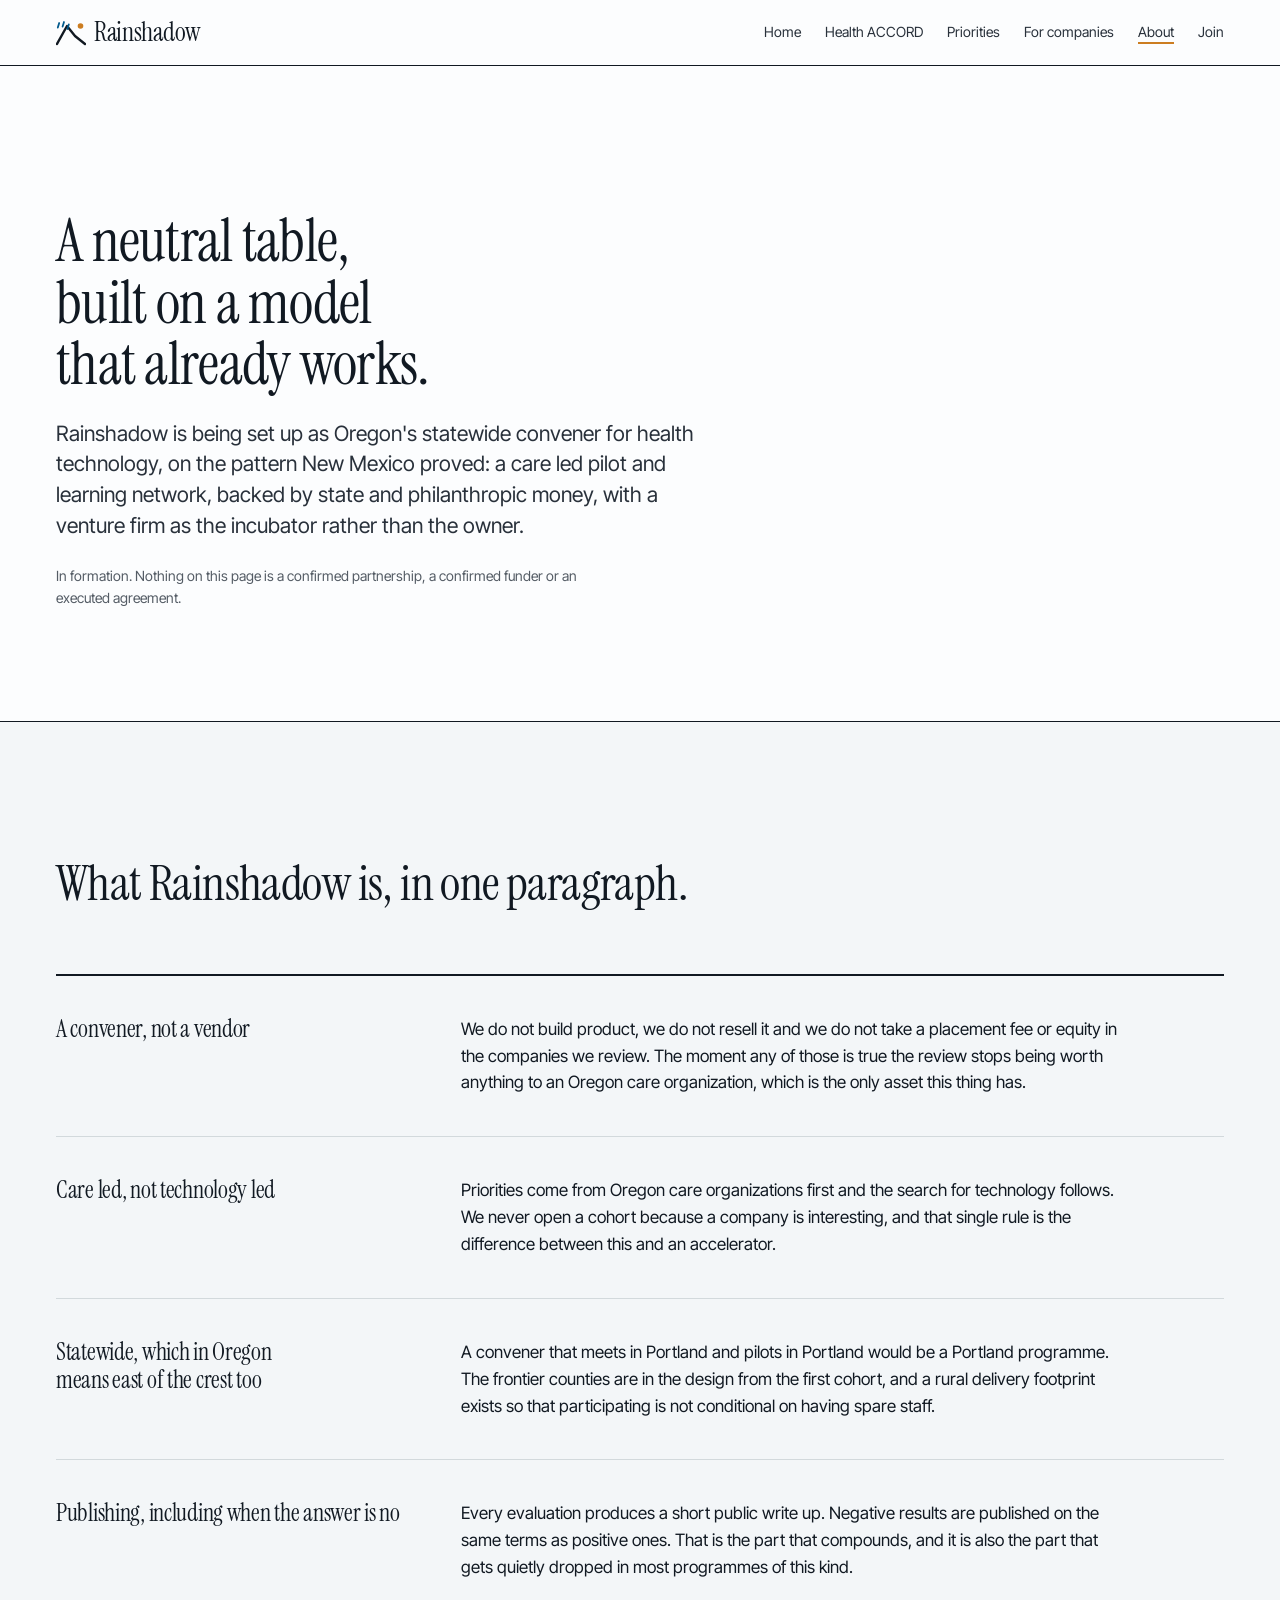
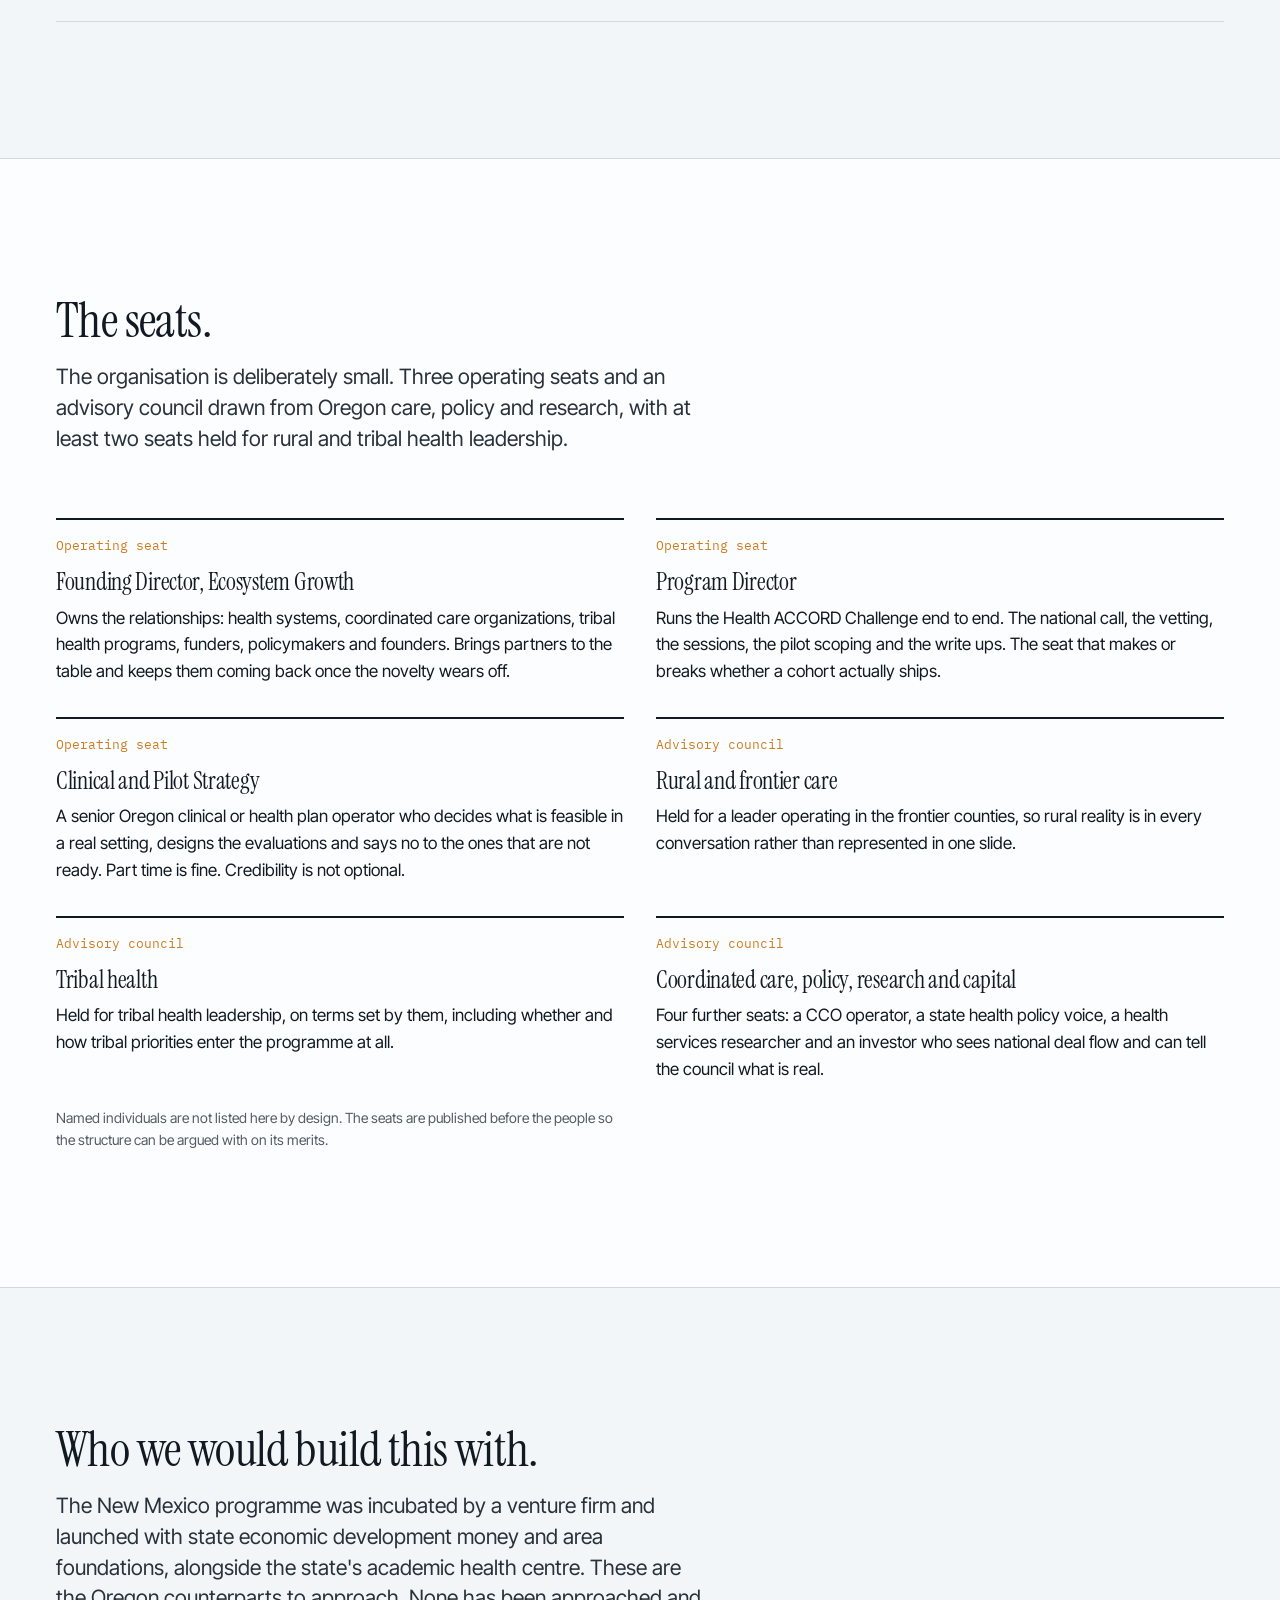
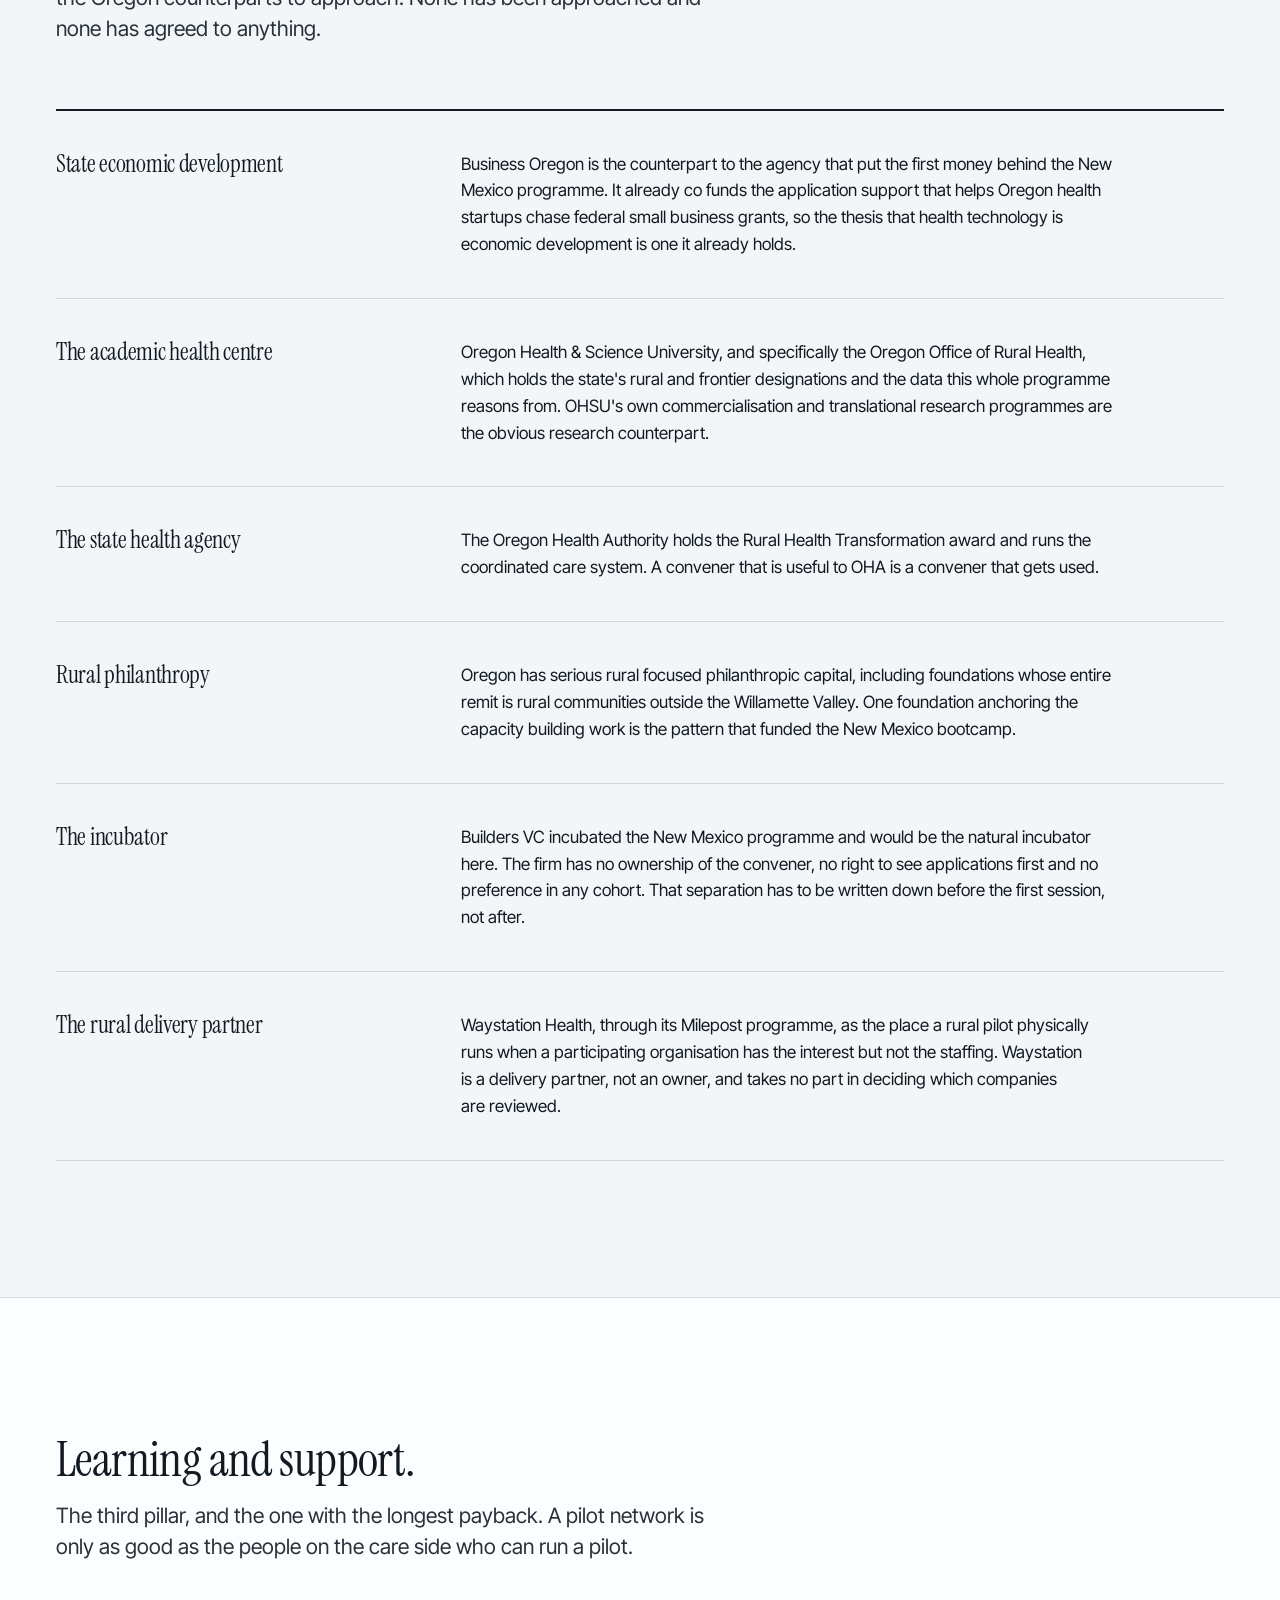
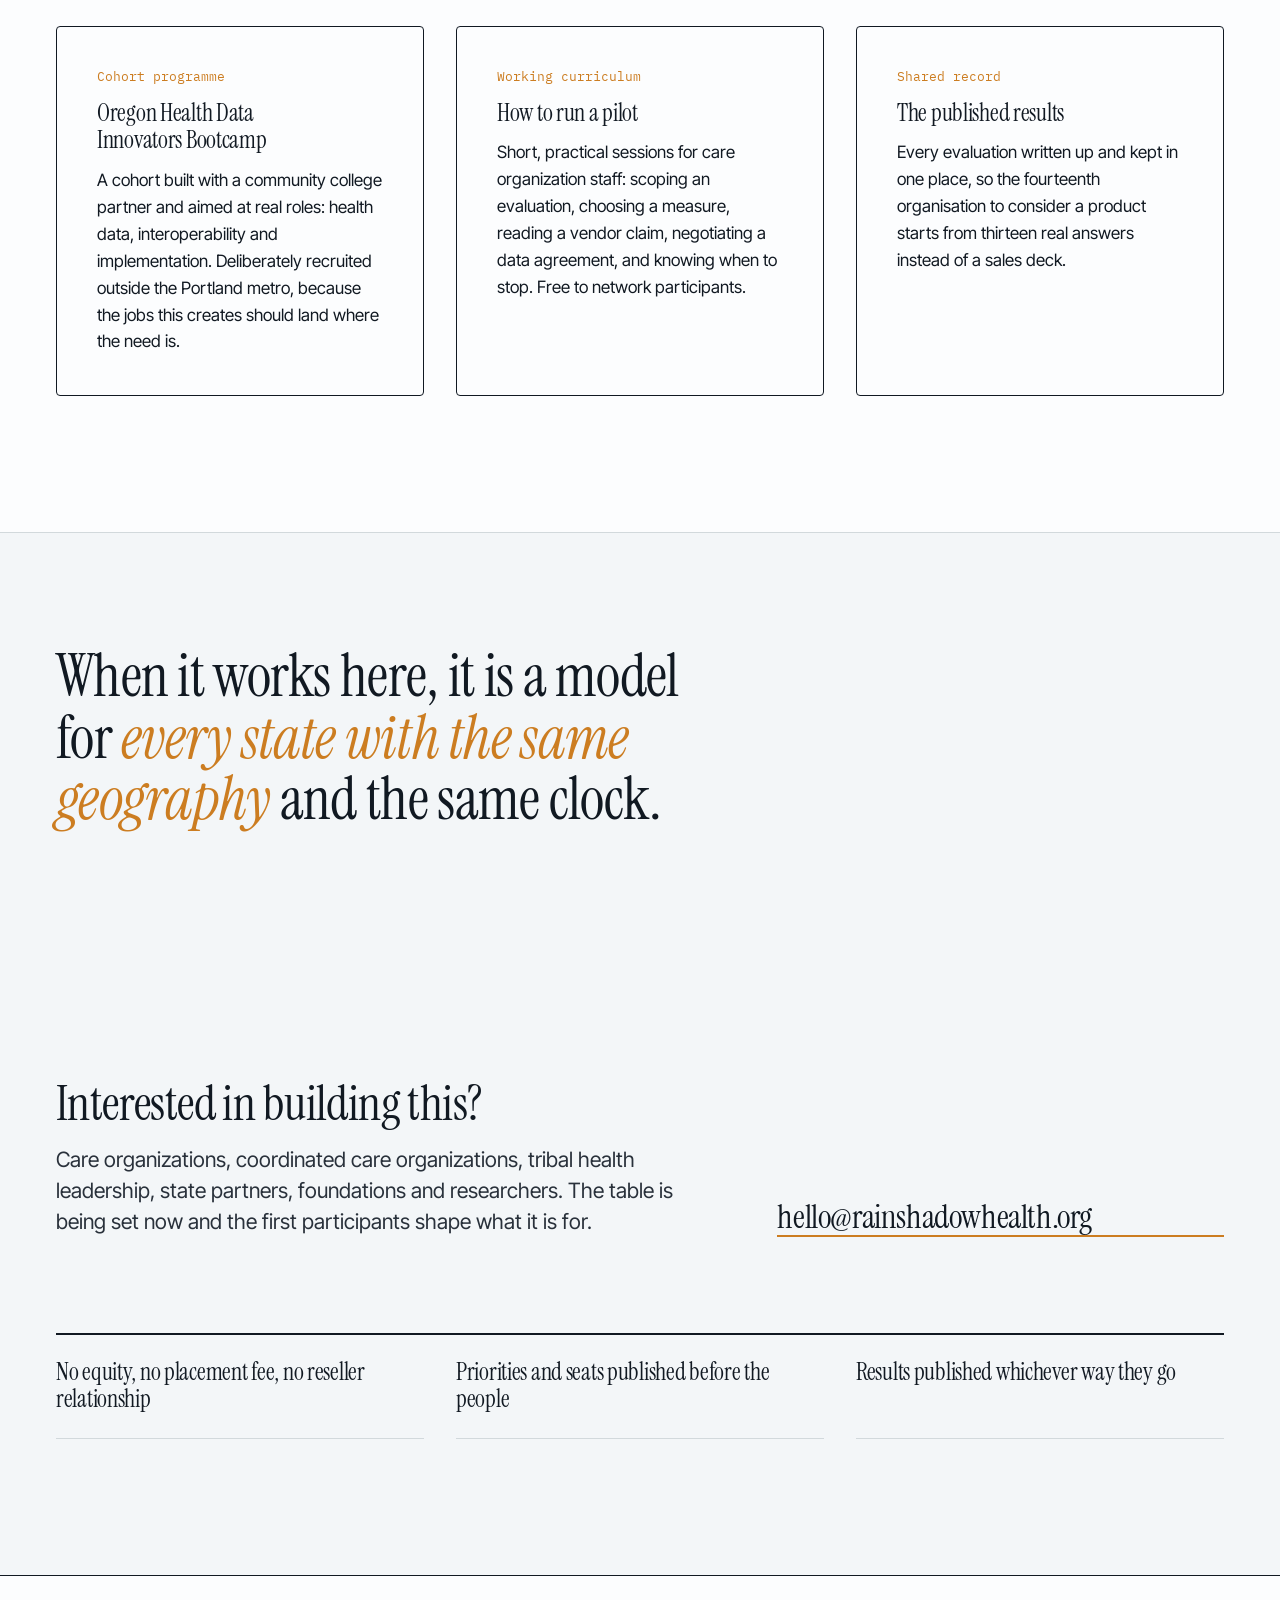
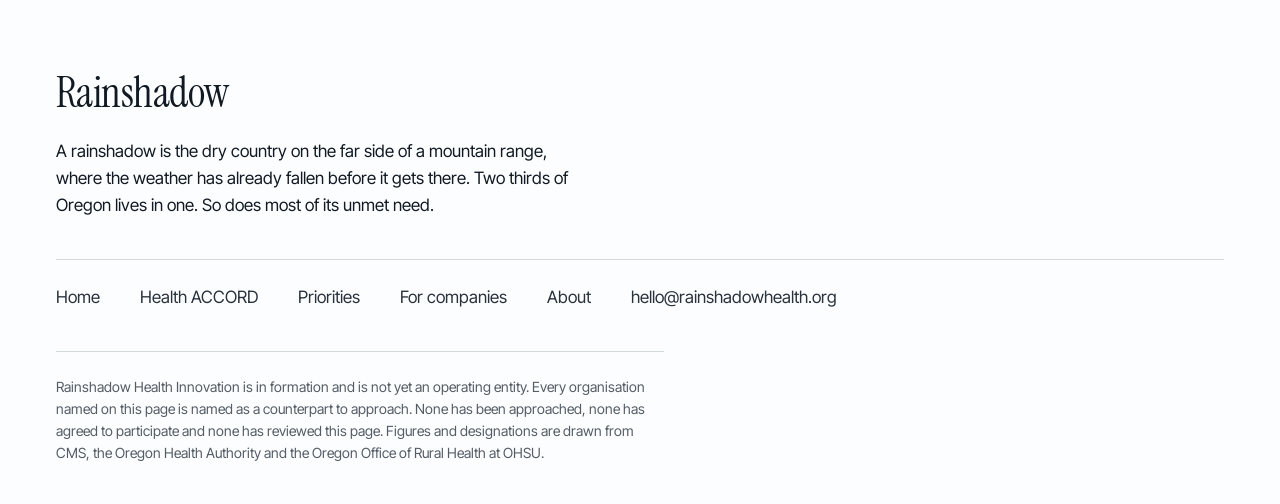
==== about.html @ a81e34a4 "Rainshadow Health Innovation site" ====
<!doctype html>
<html lang="en">
<head>
<meta charset="utf-8">
<meta name="viewport" content="width=device-width, initial-scale=1">
<meta name="robots" content="noindex, nofollow">
<title>About &middot; Rainshadow Health Innovation</title>
<meta name="description" content="How Rainshadow is built, who sits at the table, what it is funded by, and what it will not do. A neutral statewide convener for health technology in Oregon.">
<link rel="preconnect" href="https://fonts.googleapis.com">
<link rel="preconnect" href="https://fonts.gstatic.com" crossorigin>
<link href="https://fonts.googleapis.com/css2?family=IBM+Plex+Mono:wght@400;500&family=Instrument+Serif:ital@0;1&family=Inter+Tight:wght@400;500&display=swap" rel="stylesheet">
<link rel="stylesheet" href="./style.css?v=1">
<link rel="icon" href="data:image/svg+xml,<svg xmlns='http://www.w3.org/2000/svg' viewBox='0 0 30 26'><path d='M1 24 L11 6 L19 16 L29 24' fill='none' stroke='%23123047' stroke-width='2.6' stroke-linejoin='round' stroke-linecap='round'/><circle cx='24.5' cy='6' r='2.8' fill='%23C98236'/></svg>">
</head>
<body>

<header class="masthead">
  <div class="container masthead__inner">
    <a class="wordmark" href="index.html">
      <svg width="30" height="26" viewBox="0 0 30 26" aria-hidden="true">
        <path d="M1 24 L11 6 L19 16 L29 24" fill="none" stroke="var(--color-ink)" stroke-width="2.4" stroke-linejoin="round" stroke-linecap="round"/>
        <path d="M3.2 3 L1.8 7.6 M8 2 L6.6 6.6 M12.8 4.4 L11.4 9" stroke="var(--color-west)" stroke-width="1.8" stroke-linecap="round"/>
        <circle cx="24.5" cy="6" r="2.8" fill="var(--color-east)"/>
      </svg>
      Rainshadow
    </a>
    <nav aria-label="Primary">
      <a href="index.html">Home</a>
      <a href="accord.html">Health ACCORD</a>
      <a href="priorities.html">Priorities</a>
      <a href="apply.html">For companies</a>
      <a href="about.html" aria-current="page">About</a>
      <a href="mailto:hello@rainshadowhealth.org">Join</a>
    </nav>
  </div>
</header>

<main>

  <section class="phero">
    <div class="container">
      <h1>A neutral table, built on a model that already works.</h1>
      <p class="lead">Rainshadow is being set up as Oregon's statewide convener for health technology, on the pattern New Mexico proved: a care led pilot and learning network, backed by state and philanthropic money, with a venture firm as the incubator rather than the owner.</p>
      <p class="also">In formation. Nothing on this page is a confirmed partnership, a confirmed funder or an executed agreement.</p>
    </div>
  </section>

  <section class="section">
    <div class="container">
      <div class="head">
        <h2>What Rainshadow is, in one paragraph.</h2>
      </div>
      <div class="section__body">
        <div class="rows">
          <div class="rows__row">
            <h3>A convener, not a vendor</h3>
            <p>We do not build product, we do not resell it and we do not take a placement fee or equity in the companies we review. The moment any of those is true the review stops being worth anything to an Oregon care organization, which is the only asset this thing has.</p>
          </div>
          <div class="rows__row">
            <h3>Care led, not technology led</h3>
            <p>Priorities come from Oregon care organizations first and the search for technology follows. We never open a cohort because a company is interesting, and that single rule is the difference between this and an accelerator.</p>
          </div>
          <div class="rows__row">
            <h3>Statewide, which in Oregon means east of the crest too</h3>
            <p>A convener that meets in Portland and pilots in Portland would be a Portland programme. The frontier counties are in the design from the first cohort, and a rural delivery footprint exists so that participating is not conditional on having spare staff.</p>
          </div>
          <div class="rows__row">
            <h3>Publishing, including when the answer is no</h3>
            <p>Every evaluation produces a short public write up. Negative results are published on the same terms as positive ones. That is the part that compounds, and it is also the part that gets quietly dropped in most programmes of this kind.</p>
          </div>
        </div>
      </div>
    </div>
  </section>

  <section class="section section--paper2">
    <div class="container">
      <div class="head">
        <h2>The seats.</h2>
        <p class="lead">The organisation is deliberately small. Three operating seats and an advisory council drawn from Oregon care, policy and research, with at least two seats held for rural and tribal health leadership.</p>
      </div>
      <div class="section__body">
        <div class="roles">
          <div class="role">
            <p class="seat">Operating seat</p>
            <h3>Founding Director, Ecosystem Growth</h3>
            <p>Owns the relationships: health systems, coordinated care organizations, tribal health programs, funders, policymakers and founders. Brings partners to the table and keeps them coming back once the novelty wears off.</p>
          </div>
          <div class="role">
            <p class="seat">Operating seat</p>
            <h3>Program Director</h3>
            <p>Runs the Health ACCORD Challenge end to end. The national call, the vetting, the sessions, the pilot scoping and the write ups. The seat that makes or breaks whether a cohort actually ships.</p>
          </div>
          <div class="role">
            <p class="seat">Operating seat</p>
            <h3>Clinical and Pilot Strategy</h3>
            <p>A senior Oregon clinical or health plan operator who decides what is feasible in a real setting, designs the evaluations and says no to the ones that are not ready. Part time is fine. Credibility is not optional.</p>
          </div>
          <div class="role">
            <p class="seat">Advisory council</p>
            <h3>Rural and frontier care</h3>
            <p>Held for a leader operating in the frontier counties, so rural reality is in every conversation rather than represented in one slide.</p>
          </div>
          <div class="role">
            <p class="seat">Advisory council</p>
            <h3>Tribal health</h3>
            <p>Held for tribal health leadership, on terms set by them, including whether and how tribal priorities enter the programme at all.</p>
          </div>
          <div class="role">
            <p class="seat">Advisory council</p>
            <h3>Coordinated care, policy, research and capital</h3>
            <p>Four further seats: a CCO operator, a state health policy voice, a health services researcher and an investor who sees national deal flow and can tell the council what is real.</p>
          </div>
        </div>
        <p class="also">Named individuals are not listed here by design. The seats are published before the people so the structure can be argued with on its merits.</p>
      </div>
    </div>
  </section>

  <section class="section">
    <div class="container">
      <div class="head">
        <h2>Who we would build this with.</h2>
        <p class="lead">The New Mexico programme was incubated by a venture firm and launched with state economic development money and area foundations, alongside the state's academic health centre. These are the Oregon counterparts to approach. None has been approached and none has agreed to anything.</p>
      </div>
      <div class="section__body">
        <div class="rows">
          <div class="rows__row">
            <h3>State economic development</h3>
            <p>Business Oregon is the counterpart to the agency that put the first money behind the New Mexico programme. It already co funds the application support that helps Oregon health startups chase federal small business grants, so the thesis that health technology is economic development is one it already holds.</p>
          </div>
          <div class="rows__row">
            <h3>The academic health centre</h3>
            <p>Oregon Health &amp; Science University, and specifically the Oregon Office of Rural Health, which holds the state's rural and frontier designations and the data this whole programme reasons from. OHSU's own commercialisation and translational research programmes are the obvious research counterpart.</p>
          </div>
          <div class="rows__row">
            <h3>The state health agency</h3>
            <p>The Oregon Health Authority holds the Rural Health Transformation award and runs the coordinated care system. A convener that is useful to OHA is a convener that gets used.</p>
          </div>
          <div class="rows__row">
            <h3>Rural philanthropy</h3>
            <p>Oregon has serious rural focused philanthropic capital, including foundations whose entire remit is rural communities outside the Willamette Valley. One foundation anchoring the capacity building work is the pattern that funded the New Mexico bootcamp.</p>
          </div>
          <div class="rows__row">
            <h3>The incubator</h3>
            <p>Builders VC incubated the New Mexico programme and would be the natural incubator here. The firm has no ownership of the convener, no right to see applications first and no preference in any cohort. That separation has to be written down before the first session, not after.</p>
          </div>
          <div class="rows__row">
            <h3>The rural delivery partner</h3>
            <p>Waystation Health, through its Milepost programme, as the place a rural pilot physically runs when a participating organisation has the interest but not the staffing. Waystation is a delivery partner, not an owner, and takes no part in deciding which companies are reviewed.</p>
          </div>
        </div>
      </div>
    </div>
  </section>

  <section class="section section--paper2" id="capacity">
    <div class="container">
      <div class="head">
        <h2>Learning and support.</h2>
        <p class="lead">The third pillar, and the one with the longest payback. A pilot network is only as good as the people on the care side who can run a pilot.</p>
      </div>
      <div class="section__body">
        <div class="pillars">
          <article class="pillar">
            <p class="pillar__tag">Cohort programme</p>
            <h3>Oregon Health Data Innovators Bootcamp</h3>
            <p>A cohort built with a community college partner and aimed at real roles: health data, interoperability and implementation. Deliberately recruited outside the Portland metro, because the jobs this creates should land where the need is.</p>
          </article>
          <article class="pillar">
            <p class="pillar__tag">Working curriculum</p>
            <h3>How to run a pilot</h3>
            <p>Short, practical sessions for care organization staff: scoping an evaluation, choosing a measure, reading a vendor claim, negotiating a data agreement, and knowing when to stop. Free to network participants.</p>
          </article>
          <article class="pillar">
            <p class="pillar__tag">Shared record</p>
            <h3>The published results</h3>
            <p>Every evaluation written up and kept in one place, so the fourteenth organisation to consider a product starts from thirteen real answers instead of a sales deck.</p>
          </article>
        </div>
      </div>
    </div>
  </section>

  <section class="section section--tight">
    <div class="container">
      <p class="statement">When it works here, it is a model for <em>every state with the same geography</em> and the same clock.</p>
    </div>
  </section>

  <section class="section close">
    <div class="container">
      <div class="close__top">
        <div class="head">
          <h2>Interested in building this?</h2>
          <p class="lead">Care organizations, coordinated care organizations, tribal health leadership, state partners, foundations and researchers. The table is being set now and the first participants shape what it is for.</p>
        </div>
        <a class="mailto" href="mailto:hello@rainshadowhealth.org?subject=Building%20Rainshadow">hello@rainshadowhealth.org</a>
      </div>
      <div class="creds">
        <div>No equity, no placement fee, no reseller relationship</div>
        <div>Priorities and seats published before the people</div>
        <div>Results published whichever way they go</div>
      </div>
    </div>
  </section>

</main>

<footer class="mast">
  <div class="container">
    <p class="mast__name">Rainshadow</p>
    <p class="mast__meaning">A rainshadow is the dry country on the far side of a mountain range, where the weather has already fallen before it gets there. Two thirds of Oregon lives in one. So does most of its unmet need.</p>
    <div class="mast__links">
      <a href="index.html">Home</a>
      <a href="accord.html">Health ACCORD</a>
      <a href="priorities.html">Priorities</a>
      <a href="apply.html">For companies</a>
      <a href="about.html">About</a>
      <a href="mailto:hello@rainshadowhealth.org">hello@rainshadowhealth.org</a>
    </div>
    <p class="mast__legal">Rainshadow Health Innovation is in formation and is not yet an operating entity. Every organisation named on this page is named as a counterpart to approach. None has been approached, none has agreed to participate and none has reviewed this page. Figures and designations are drawn from CMS, the Oregon Health Authority and the Oregon Office of Rural Health at OHSU.</p>
  </div>
</footer>

</body>
</html>
---- style.css ----
/* Rainshadow Health Innovation · components
 * Sibling of the Waystation system in architecture, its own brand in every visible value.
 * No eyebrow above a heading. No tracked mono capitals as a label. Both read as generated.
 */
@import url("./tokens.css");
@import url("./base.css");

/* ---------- masthead ---------- */
.masthead { border-bottom: var(--rule-hair) solid var(--color-ink); background: var(--color-paper-2);
  position: sticky; top: 0; z-index: 300; }
.masthead__inner { display: flex; align-items: center; justify-content: space-between;
  gap: var(--space-lg); padding-block: var(--space-sm); flex-wrap: wrap; }
.wordmark { display: inline-flex; align-items: center; gap: var(--space-xs);
  font-family: var(--font-display); font-weight: var(--display-weight); font-size: var(--text-xl);
  letter-spacing: var(--tracking-display); color: var(--color-ink); text-decoration: none; }
.masthead nav { display: flex; align-items: center; gap: var(--space-lg); flex-wrap: wrap; }
.masthead nav a { font-size: var(--text-sm); color: var(--color-ink-2); text-decoration: none; }
.masthead nav a:hover, .masthead nav a[aria-current="page"] { text-decoration: underline;
  text-decoration-color: var(--color-east); text-decoration-thickness: 2px; text-underline-offset: 5px; }

/* ---------- controls ---------- */
.btn { display: inline-flex; align-items: center; justify-content: center; min-height: 48px;
  padding-inline: var(--space-lg); border: var(--rule-hair) solid var(--color-ink);
  border-radius: var(--radius-pill); font-family: var(--font-body); font-size: var(--text-md);
  font-weight: 500; text-decoration: none; white-space: nowrap;
  background: var(--color-paper-2); color: var(--color-ink);
  transition: background-color var(--dur-short) var(--ease-out), color var(--dur-short) var(--ease-out); }
.btn:hover { background: var(--color-paper-3); }
.btn--primary { background: var(--color-west); color: var(--color-accent-ink); border-color: var(--color-west); }
.btn--primary:hover { background: var(--color-ink); border-color: var(--color-ink); }

/* ---------- hero over the cross section ---------- */
.hero { position: relative; min-height: 88dvh; display: flex; align-items: flex-start;
  overflow: hidden; border-bottom: var(--rule-hair) solid var(--color-ink); }
.hero__section { position: absolute; inset: 0; width: 100%; height: 100%; display: block; z-index: 1; }
.hero__scrim { position: absolute; inset: 0; z-index: 2; pointer-events: none;
  background: linear-gradient(108deg,
    color-mix(in oklab, var(--color-paper) 72%, transparent) 0%,
    color-mix(in oklab, var(--color-paper) 46%, transparent) 42%,
    transparent 70%); }
.hero__body { position: relative; z-index: 3; width: 100%;
  padding-block: var(--space-3xl) var(--space-4xl); }
.hero h1 { max-width: 15ch; margin: 0; }
.hero .lead { max-width: 44ch; margin-top: var(--space-lg); }
.hero__actions { display: flex; gap: var(--space-sm); margin-top: var(--space-xl); flex-wrap: wrap; }

/* ---------- plain page hero ---------- */
.phero { padding-block: var(--space-4xl) var(--section-gap-s);
  border-bottom: var(--rule-hair) solid var(--color-ink); background: var(--color-paper-2); }
.phero h1 { font-size: var(--text-display-s); max-width: 18ch; }
.phero .lead { margin-top: var(--space-lg); }
.phero .hero__actions { margin-top: var(--space-xl); }

/* ---------- sections ---------- */
.section { padding-block: var(--section-gap); }
.section--tight { padding-block: var(--section-gap-s); }
.section--paper2 { background: var(--color-paper-2);
  border-block: var(--rule-hair) solid var(--color-rule); }
.section--ink { background: var(--color-ink); color: var(--color-paper-2); }
.section--ink h2, .section--ink h3 { color: var(--color-paper-2); }
.section--ink .lead, .section--ink p { color: color-mix(in oklab, var(--color-paper-2) 82%, var(--color-ink)); }
.head { max-width: 48rem; }
.head h2 { margin: 0; }
.head .lead { margin-top: var(--space-md); }
.section__body { margin-top: var(--space-2xl); }
.also { margin-top: var(--space-lg); font-size: var(--text-sm); color: var(--color-muted); max-width: 70ch; }
.also a { color: var(--color-ink-2); overflow-wrap: anywhere; }

/* ---------- audience columns ---------- */
.aud { display: grid; grid-template-columns: repeat(3, minmax(0, 1fr)); gap: var(--gap-columns);
  border-top: 2px solid var(--color-ink); }
.aud__col { padding-top: var(--space-lg); border-right: var(--rule-hair) solid var(--color-rule);
  padding-right: var(--space-lg); }
.aud__col:last-child { border-right: 0; padding-right: 0; }
.aud__col h3 { margin: 0 0 var(--space-sm); }
.aud__col p { margin: 0 0 var(--space-sm); max-width: none; }
.aud__col .sell { font-weight: 500; color: var(--color-ink); }

/* ---------- pillars ---------- */
.pillars { display: grid; grid-template-columns: repeat(3, minmax(0, 1fr)); gap: var(--gap-columns); }
.pillar { border: var(--rule-hair) solid var(--color-ink); border-radius: var(--radius-card);
  background: var(--color-paper-2); padding: var(--space-xl); display: grid;
  gap: var(--space-sm); align-content: start; }
.pillar h3 { margin: 0; }
.pillar p { margin: 0; max-width: none; }
.pillar__tag { font-family: var(--font-outlier); font-size: var(--text-xs);
  color: var(--color-east); margin: 0; }
.pillar a { color: var(--color-west); text-decoration-color: var(--color-east);
  text-decoration-thickness: 2px; }

/* ---------- statement ---------- */
.statement { font-family: var(--font-display); font-weight: var(--display-weight);
  font-size: var(--text-display-s); line-height: 1.04; letter-spacing: var(--tracking-display);
  max-width: 30ch; margin: 0; text-wrap: balance; }
.statement em { font-style: italic; color: var(--color-east); }

/* ---------- index ---------- */
.index { border-top: 2px solid currentColor; }
.index__row { display: grid; grid-template-columns: minmax(0, 7fr) minmax(0, 3fr) minmax(0, 4fr);
  gap: var(--space-lg); align-items: baseline; padding-block: var(--space-lg);
  border-bottom: var(--rule-hair) solid var(--color-rule); }
.section--ink .index__row { border-bottom-color: color-mix(in oklab, var(--color-paper-2) 24%, transparent); }
.index__row h3 { font-size: var(--text-title); margin: 0; }
.index__row .amount { font-family: var(--font-outlier); font-variant-numeric: tabular-nums;
  font-size: var(--text-lg); font-weight: 500; }
.index__row .state { font-size: var(--text-sm); color: var(--color-muted); }
.section--ink .index__row .state { color: color-mix(in oklab, var(--color-paper-2) 70%, var(--color-ink)); }
.index__total { display: grid; grid-template-columns: minmax(0, 7fr) minmax(0, 7fr);
  gap: var(--space-lg); align-items: baseline; padding-top: var(--space-lg);
  border-top: 2px solid currentColor; }
.index__total p { margin: 0; }
.index__total .amount { font-family: var(--font-outlier); font-variant-numeric: tabular-nums;
  font-size: var(--text-2xl); font-weight: 500; color: var(--color-east); }

/* ---------- the figures card ---------- */
.case { display: grid; grid-template-columns: minmax(0, 5fr) minmax(0, 7fr);
  gap: var(--space-3xl); align-items: center; }
.entry { border-radius: var(--radius-entry); background: var(--color-paper-2);
  box-shadow: 0 0 0 1px var(--color-ink), var(--shadow-lift); overflow: hidden; }
.entry__head { display: flex; align-items: baseline; justify-content: space-between;
  gap: var(--space-md); padding: var(--space-lg); background: var(--color-ink); color: var(--color-paper-2); }
.entry__head h3 { margin: 0; font-size: var(--text-title); color: var(--color-paper-2); }
.entry__head .when { font-family: var(--font-outlier); font-size: var(--text-sm);
  color: var(--color-east); margin: 0; }
.entry__grid { display: grid; grid-template-columns: repeat(2, minmax(0, 1fr));
  background:
    linear-gradient(var(--color-grid) 1px, transparent 1px) 0 0 / 8px 8px,
    linear-gradient(90deg, var(--color-grid) 1px, transparent 1px) 0 0 / 8px 8px,
    var(--color-paper-2); }
.entry__cell { padding: var(--space-lg); border-right: 1px solid var(--color-ink);
  border-bottom: 1px solid var(--color-ink); }
.entry__cell:nth-child(2n) { border-right: 0; }
.entry__cell:nth-last-child(-n+2) { border-bottom: 0; }
.entry__cell dt { font-size: var(--text-sm); color: var(--color-muted); margin: 0 0 var(--space-2xs); }
.entry__cell dd { margin: 0; font-family: var(--font-outlier); font-variant-numeric: tabular-nums;
  font-size: var(--text-2xl); font-weight: 500; line-height: 1.1; }
.entry__cell dd .unit { font-family: var(--font-body); font-size: var(--text-sm);
  font-weight: 400; color: var(--color-muted); }
.entry__note { padding: var(--space-xl); display: grid; gap: var(--space-md); }
.entry__note p { margin: 0; max-width: none; }

/* ---------- ruled rows ---------- */
.rows { border-top: 2px solid var(--color-ink); }
.rows__row { display: grid; grid-template-columns: minmax(0, 4fr) minmax(0, 8fr);
  gap: var(--space-lg); padding-block: var(--space-xl);
  border-bottom: var(--rule-hair) solid var(--color-rule); }
.rows__row h3 { margin: 0; }
.rows__row p { margin: 0 0 var(--space-sm); }
.rows__row p:last-child { margin-bottom: 0; }
.rows__row ul { margin: var(--space-sm) 0 0; padding: 0; list-style: none;
  display: flex; flex-wrap: wrap; gap: var(--space-2xs) var(--space-xs); }
.rows__row li { font-family: var(--font-outlier); font-size: var(--text-xs);
  padding: 3px var(--space-sm); border-radius: var(--radius-pill);
  background: var(--color-west-soft); color: var(--color-ink); }

/* ---------- numbered steps ---------- */
.steps { list-style: none; margin: 0; padding: 0; border-top: 2px solid var(--color-ink); }
.steps__row { display: grid; grid-template-columns: minmax(0, 2fr) minmax(0, 10fr);
  gap: var(--space-lg); padding-block: var(--space-xl);
  border-bottom: var(--rule-hair) solid var(--color-rule); }
.steps__n { font-family: var(--font-outlier); font-variant-numeric: tabular-nums;
  font-size: var(--text-lg); font-weight: 500; color: var(--color-east); margin: 0; }
.steps__row h3 { margin: 0 0 var(--space-xs); }
.steps__row p { margin: 0; }

/* ---------- fit lists ---------- */
.fit { display: grid; grid-template-columns: repeat(2, minmax(0, 1fr)); gap: var(--gap-columns);
  border-top: 2px solid var(--color-ink); }
.fit__col { padding-top: var(--space-lg); }
.fit__col h3 { margin: 0 0 var(--space-md); }
.fit__col ul { margin: 0; padding: 0; list-style: none; }
.fit__col li { padding-block: var(--space-sm); border-bottom: var(--rule-hair) solid var(--color-rule);
  max-width: 48ch; }
.fit__col li:last-child { border-bottom: 0; }

/* ---------- roles, no names ---------- */
.roles { display: grid; grid-template-columns: repeat(2, minmax(0, 1fr)); gap: var(--gap-columns); }
.role { border-top: 2px solid var(--color-ink); padding-top: var(--space-md); }
.role h3 { margin: 0 0 var(--space-xs); font-size: var(--text-title); }
.role .seat { font-family: var(--font-outlier); font-size: var(--text-xs);
  color: var(--color-east); margin: 0 0 var(--space-sm); }
.role p { margin: 0; max-width: none; }

/* ---------- close ---------- */
.close__top { display: grid; grid-template-columns: minmax(0, 7fr) minmax(0, 5fr);
  gap: var(--space-3xl); align-items: end; }
.close .mailto { display: inline-block; margin-top: var(--space-xl);
  font-family: var(--font-display); font-weight: var(--display-weight);
  font-size: var(--text-2xl); letter-spacing: var(--tracking-display); line-height: 1.1;
  text-decoration: none; border-bottom: 2px solid var(--color-east);
  overflow-wrap: anywhere; word-break: break-word; min-width: 0; max-width: 100%; }
.close .mailto:hover { border-bottom-color: currentColor; }
.creds { display: grid; grid-template-columns: repeat(3, minmax(0, 1fr));
  gap: 0 var(--gap-columns); margin-top: var(--space-3xl); border-top: 2px solid var(--color-ink); }
.creds div { padding-block: var(--space-lg); min-height: 104px;
  border-bottom: var(--rule-hair) solid var(--color-rule);
  font-family: var(--font-display); font-weight: var(--display-weight);
  font-size: var(--text-title); line-height: 1.15; letter-spacing: var(--tracking-display);
  overflow-wrap: break-word; min-width: 0; }

/* ---------- footer ---------- */
.mast { border-top: var(--rule-hair) solid var(--color-ink);
  padding-block: var(--space-3xl) var(--space-xl); background: var(--color-paper-2); }
.mast__name { font-family: var(--font-display); font-weight: var(--display-weight);
  font-size: var(--text-3xl); letter-spacing: var(--tracking-display); line-height: 1;
  margin: 0 0 var(--space-lg); }
.mast__meaning { max-width: 52ch; margin: 0 0 var(--space-xl); }
.mast__links { display: flex; flex-wrap: wrap; gap: var(--space-lg) var(--space-xl);
  padding-top: var(--space-lg); border-top: var(--rule-hair) solid var(--color-rule); }
.mast__links a { font-size: var(--text-md); color: var(--color-ink-2); text-decoration: none; }
.mast__links a:hover { text-decoration: underline; }
.mast__legal { margin-top: var(--space-xl); padding-top: var(--space-lg);
  border-top: var(--rule-hair) solid var(--color-rule);
  font-size: var(--text-sm); color: var(--color-muted); max-width: 76ch; }

/* ---------- responsive ---------- */
@media (max-width: 68rem) { .close .mailto { font-size: var(--text-xl); } }
@media (max-width: 60rem) {
  .aud, .pillars, .fit, .roles { grid-template-columns: minmax(0, 1fr); gap: var(--space-xl); }
  .aud__col { border-right: 0; padding-right: 0;
    border-bottom: var(--rule-hair) solid var(--color-rule); padding-bottom: var(--space-lg); }
  .aud__col:last-child { border-bottom: 0; }
  .case { grid-template-columns: minmax(0, 1fr); gap: var(--space-2xl); }
  .close__top { grid-template-columns: minmax(0, 1fr); gap: var(--space-xl); align-items: start; }
  .creds { grid-template-columns: minmax(0, 1fr); margin-top: var(--space-2xl); }
  .creds div { min-height: 0; font-size: var(--text-lg); }
  .index__row, .index__total { grid-template-columns: minmax(0, 1fr); gap: var(--space-2xs); }
  .rows__row, .steps__row { grid-template-columns: minmax(0, 1fr); gap: var(--space-xs); }
  .hero { min-height: auto; }
  .hero__body { padding-block: var(--space-4xl) var(--space-3xl); }
  .phero { padding-block: var(--space-3xl) var(--section-gap-s); }
}
@media (max-width: 40rem) {
  .close .mailto { font-size: var(--text-lg); }
  .statement { font-size: var(--text-section); }
  .entry__grid { grid-template-columns: minmax(0, 1fr); }
  .entry__cell { border-right: 0; }
  .entry__cell:nth-last-child(-n+2) { border-bottom: 1px solid var(--color-ink); }
  .entry__cell:last-child { border-bottom: 0; }
  .masthead__inner { justify-content: flex-start; }
  .masthead { position: static; }
}
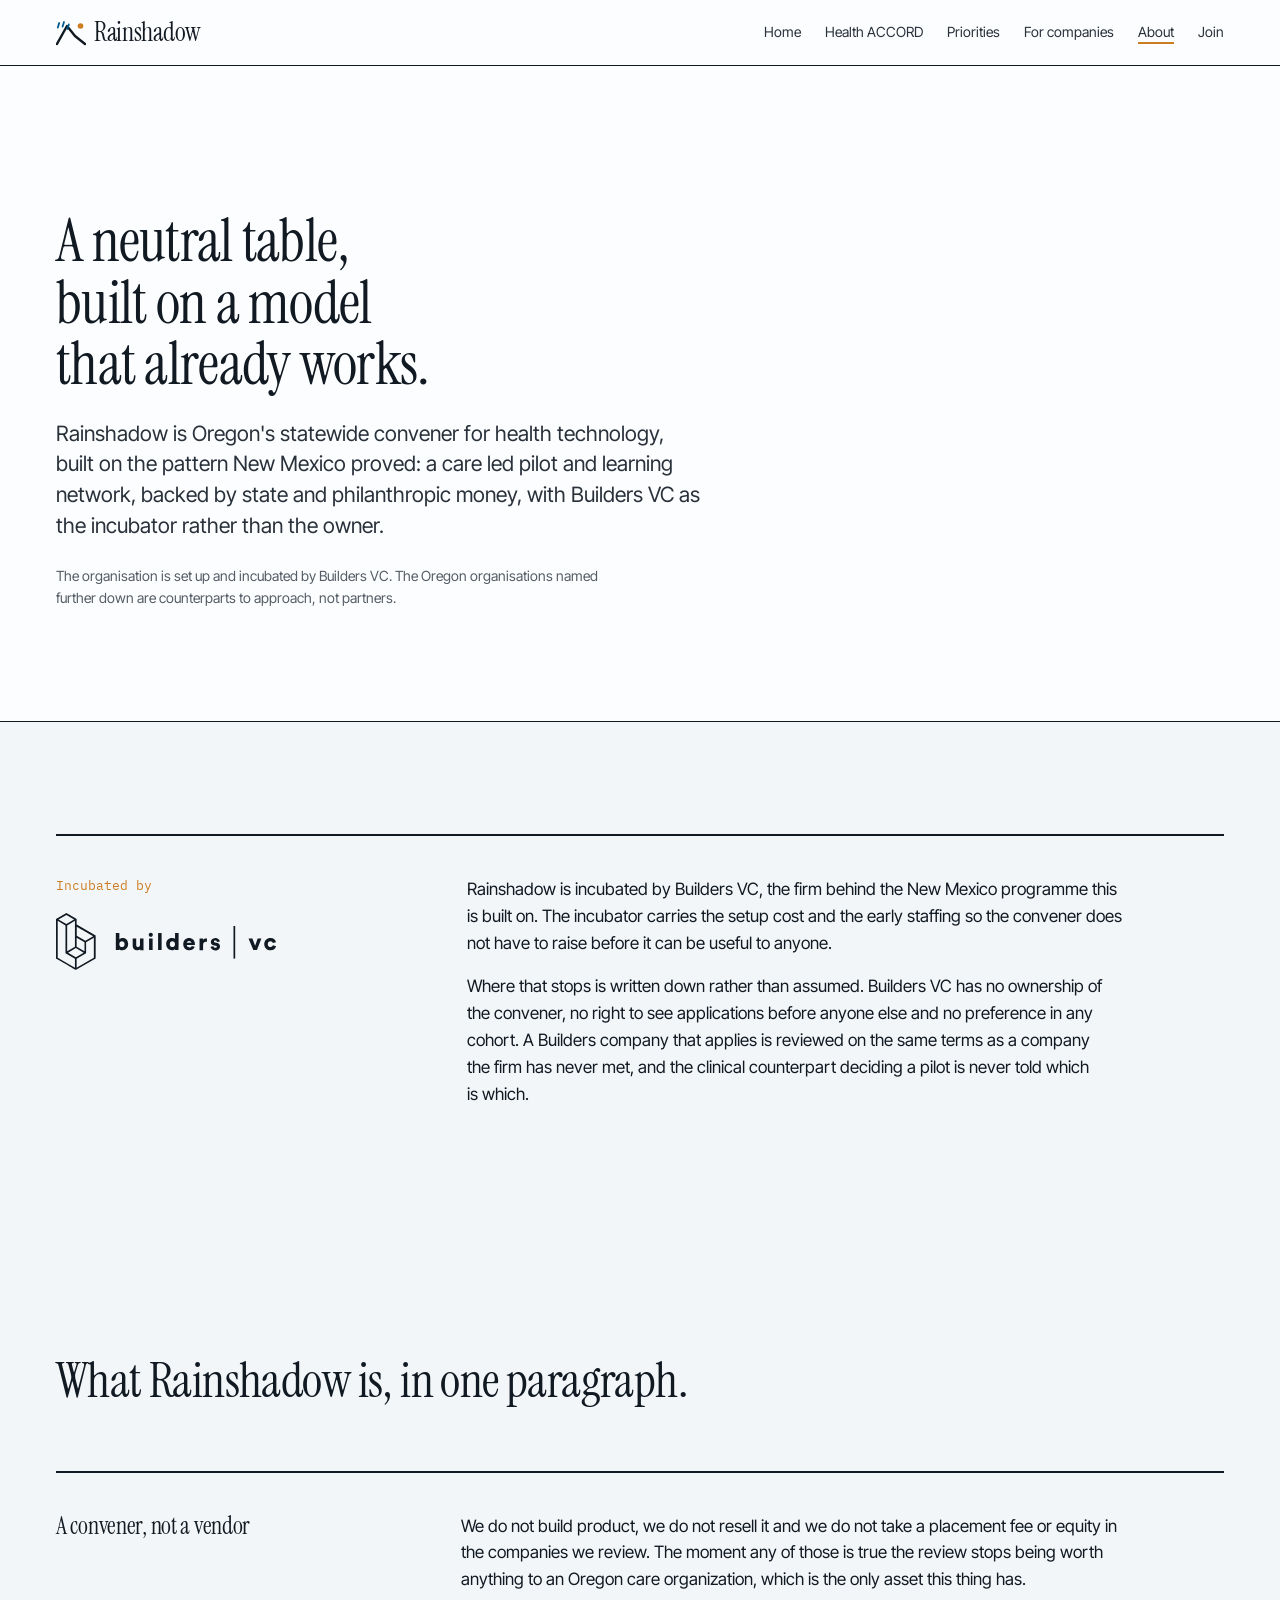
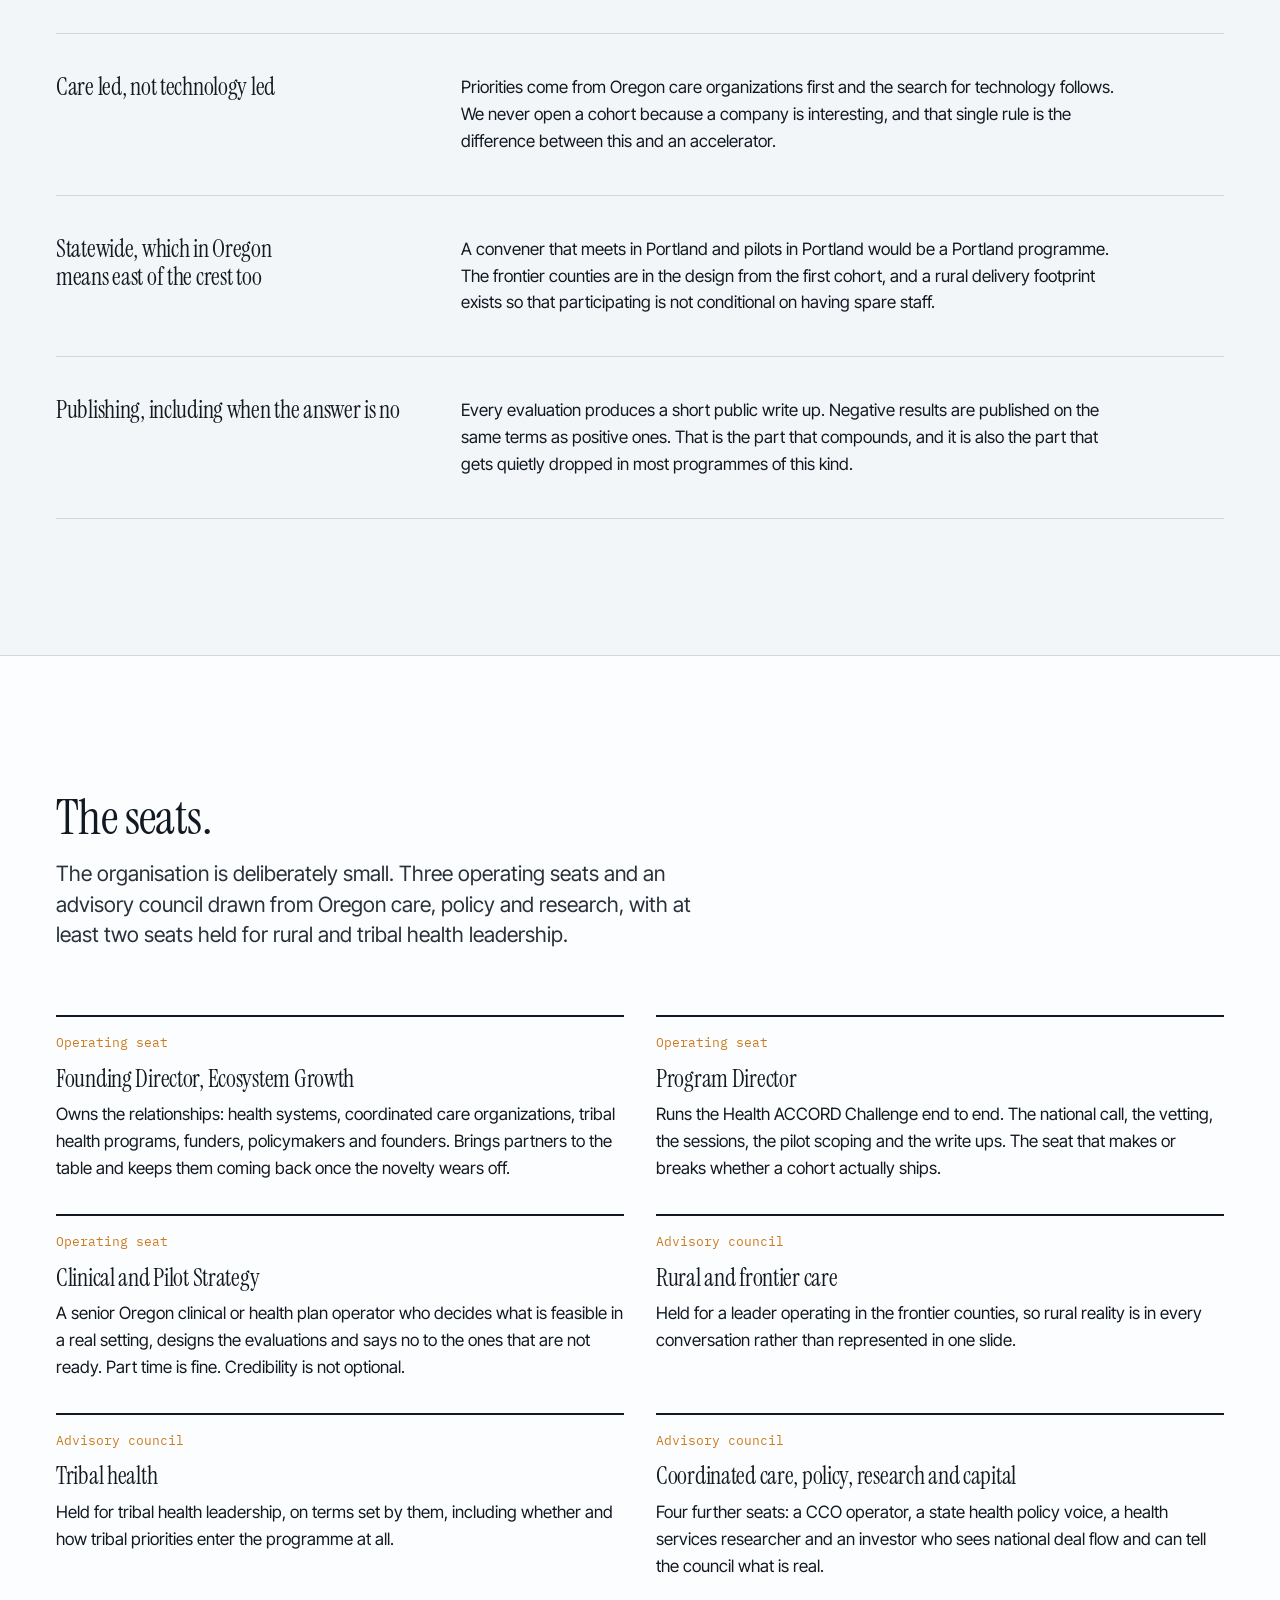
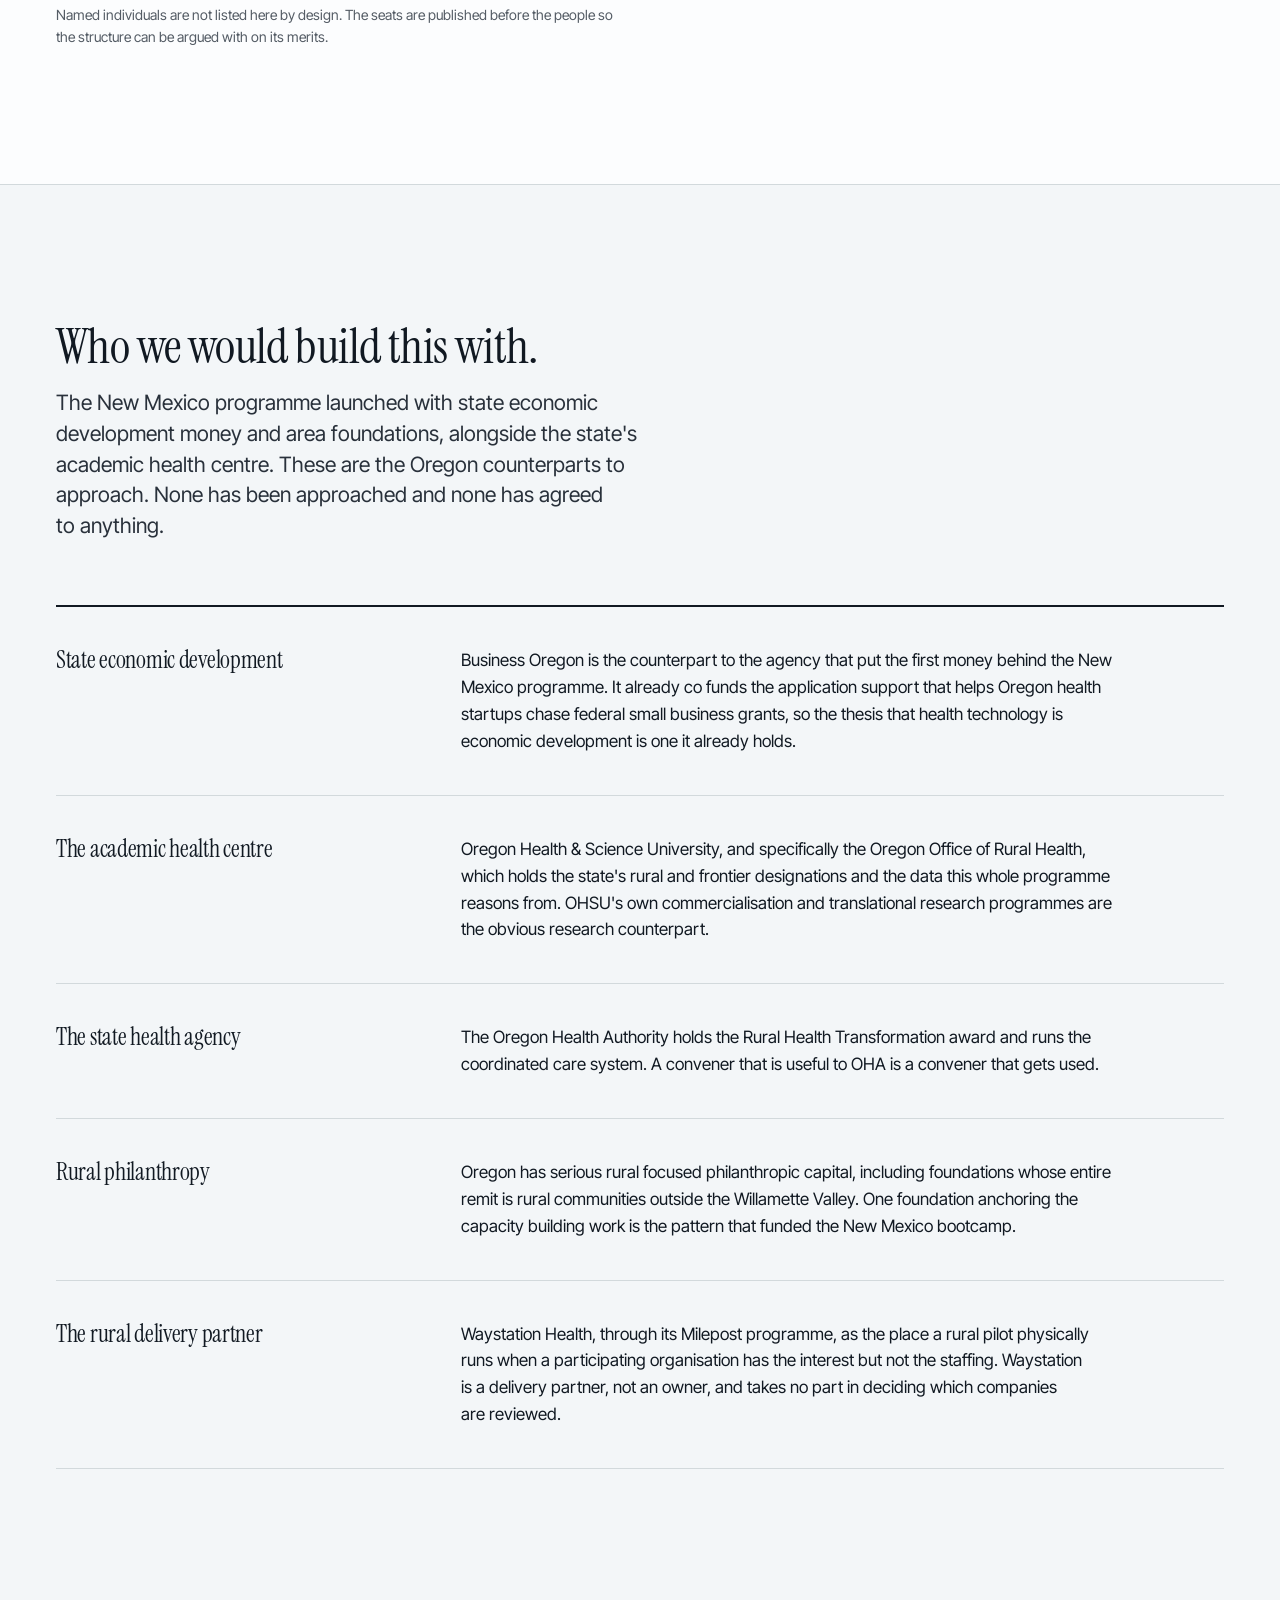
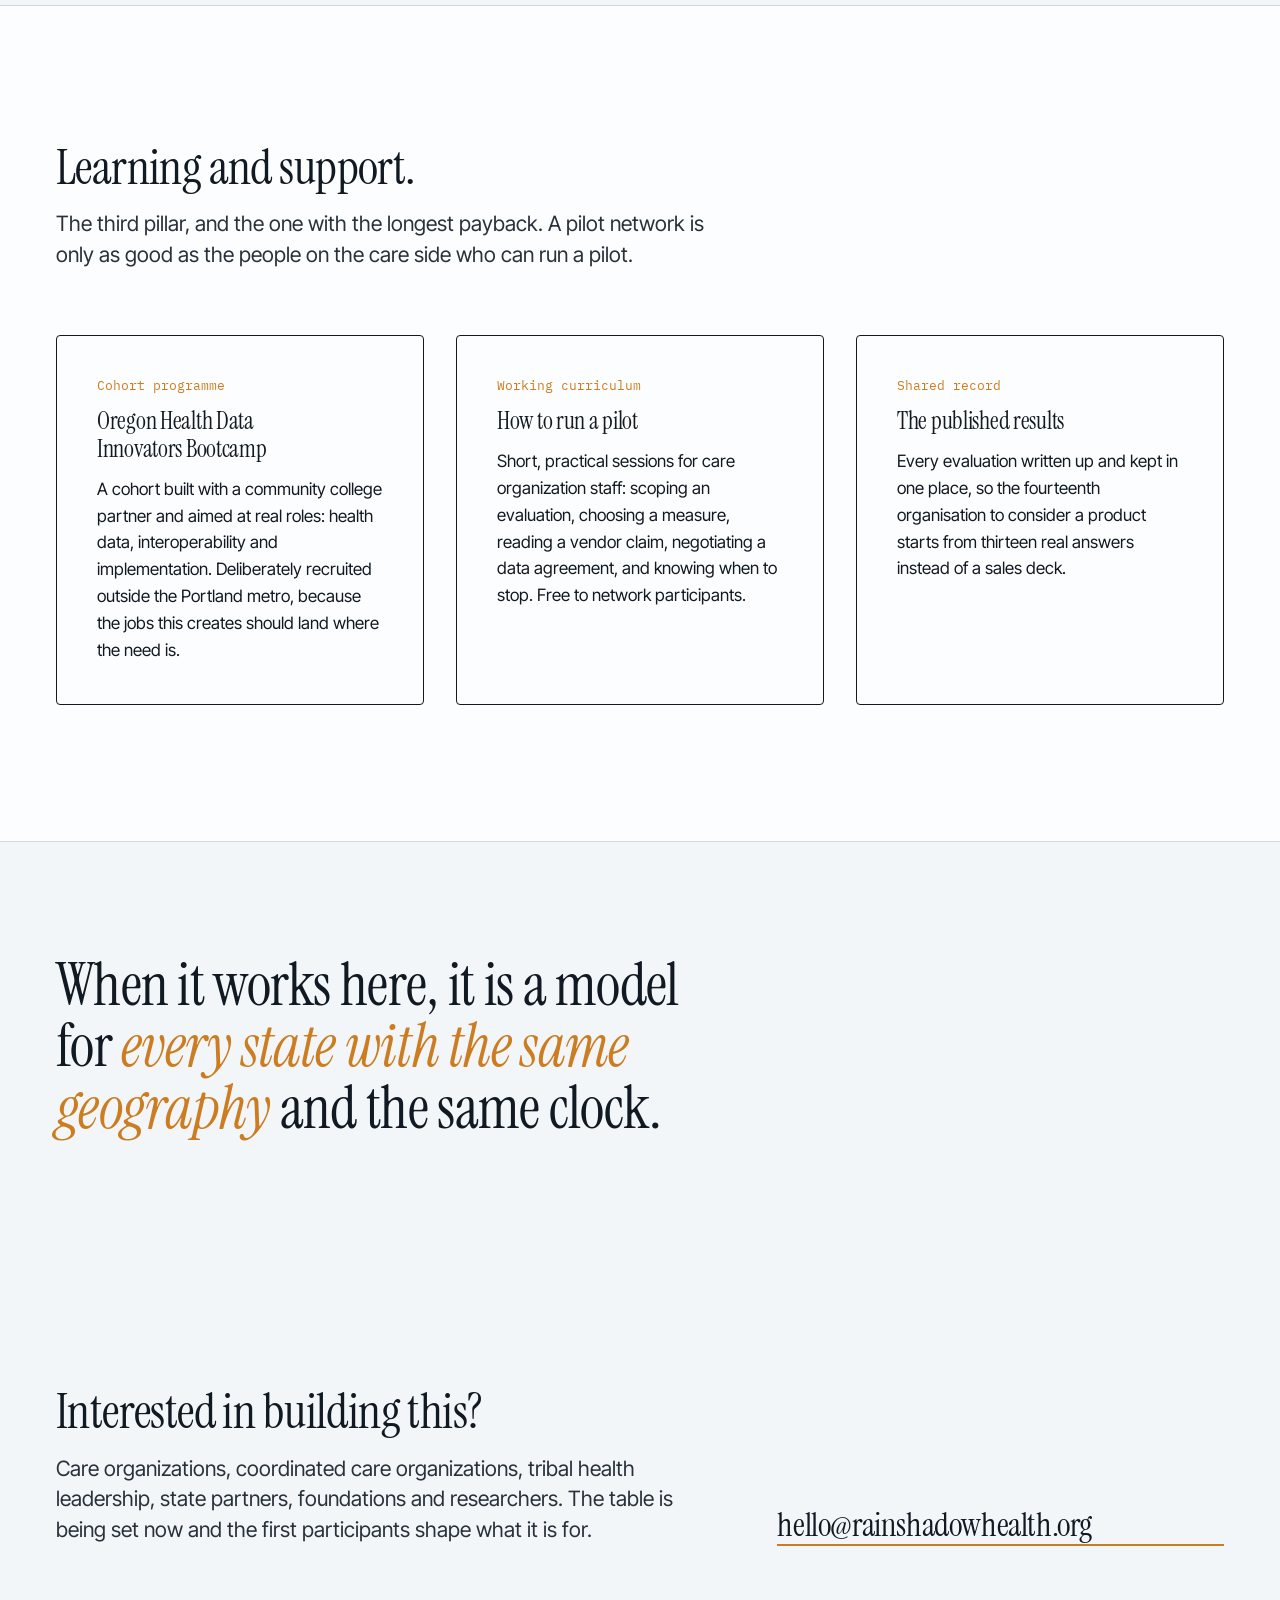
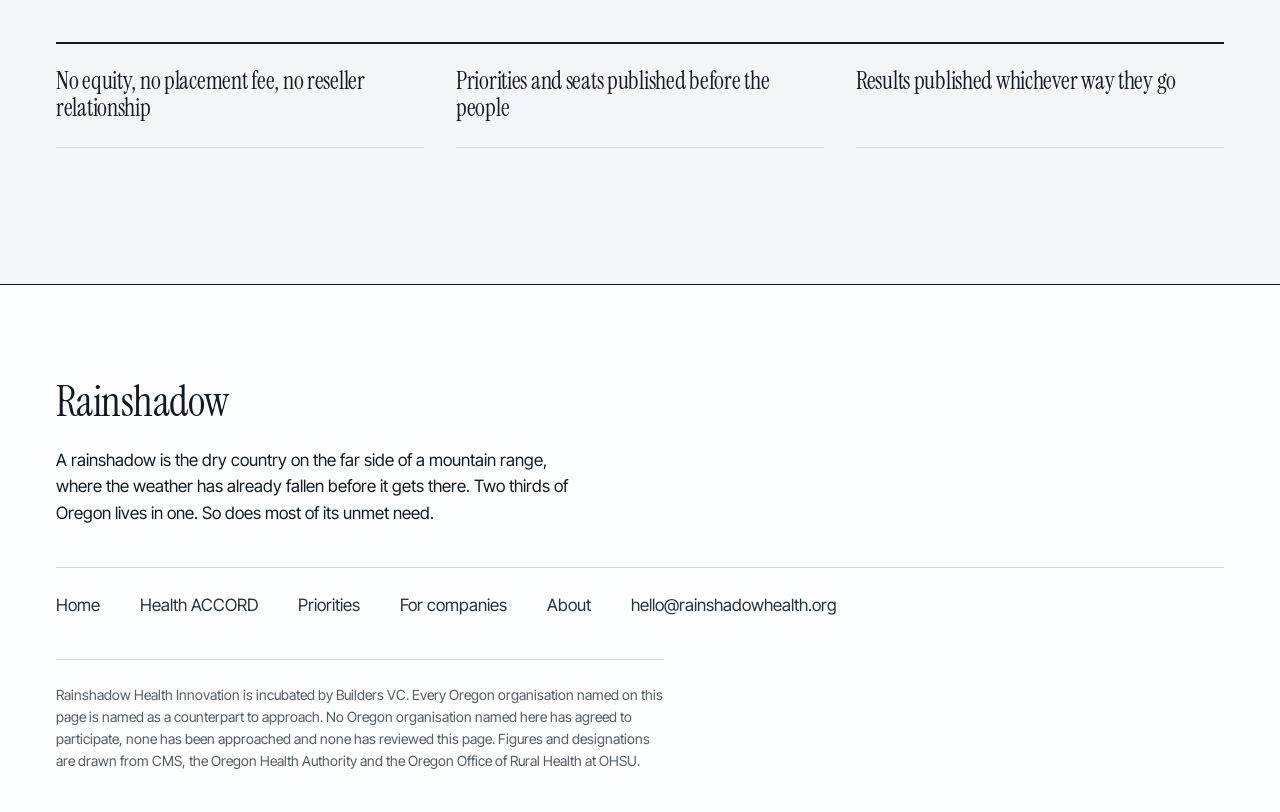
==== commit 505953ee: "Rainshadow Health Innovation site" ====
--- a/about.html
+++ b/about.html
@@ -40,8 +40,32 @@
   <section class="phero">
     <div class="container">
       <h1>A neutral table, built on a model that already works.</h1>
-      <p class="lead">Rainshadow is being set up as Oregon's statewide convener for health technology, on the pattern New Mexico proved: a care led pilot and learning network, backed by state and philanthropic money, with a venture firm as the incubator rather than the owner.</p>
-      <p class="also">In formation. Nothing on this page is a confirmed partnership, a confirmed funder or an executed agreement.</p>
+      <p class="lead">Rainshadow is Oregon's statewide convener for health technology, built on the pattern New Mexico proved: a care led pilot and learning network, backed by state and philanthropic money, with Builders VC as the incubator rather than the owner.</p>
+      <p class="also">The organisation is set up and incubated by Builders VC. The Oregon organisations named further down are counterparts to approach, not partners.</p>
+    </div>
+  </section>
+
+
+  <section class="section section--tight">
+    <div class="container">
+      <div class="incub">
+        <div class="incub__mark">
+          <p class="incub__tag">Incubated by</p>
+          <a class="incub__logo" href="https://builders.vc/" rel="noopener" aria-label="Builders VC">
+            <svg fill="currentColor" aria-hidden="true" xmlns="http://www.w3.org/2000/svg" viewBox="0 0 193.1 50"><path d="M52.5,32.5v-14.9h3.1v5.6c.4-.6,1.6-1.2,3-1.2,3,0,4.7,2.3,4.7,5.3s-2,5.4-4.9,5.4-2.4-.6-2.9-1.4v1.2h-3ZM57.9,24.9c-1.2,0-2.3.8-2.3,2.5s1.1,2.5,2.3,2.5,2.3-.8,2.3-2.5-1.1-2.5-2.3-2.5Z"/><path d="M73.9,31.5c-.5.9-1.7,1.3-2.7,1.3-2.5,0-3.9-1.8-3.9-4v-6.5h3.1v5.8c0,1,.5,1.8,1.6,1.8s1.7-.7,1.7-1.7v-5.8h3.1v8.4c0,.9,0,1.7.1,1.8h-3c0-.2,0-.8,0-1Z"/><path d="M83.2,17.3c1,0,1.8.8,1.8,1.8s-.8,1.8-1.8,1.8-1.8-.8-1.8-1.8.8-1.8,1.8-1.8ZM81.7,32.5v-10.2h3.1v10.2h-3.1Z"/><path d="M89.6,32.5v-14.9h3.1v14.9h-3.1Z"/><path d="M107.5,30.7c0,.9,0,1.6,0,1.8h-3c0-.1,0-.6,0-1-.5.7-1.5,1.2-2.7,1.2-2.9,0-5.1-2.2-5.1-5.4s2.1-5.3,5-5.3,2.5.7,2.8,1v-5.5h3.1v13.1ZM102.2,29.9c1.2,0,2.3-.9,2.3-2.5s-1.1-2.5-2.3-2.5-2.3.8-2.3,2.5,1.1,2.5,2.3,2.5Z"/><path d="M121.7,29.6c-.5,1.8-2.1,3.2-4.7,3.2s-5.3-2-5.3-5.4,2.4-5.4,5.1-5.4,5.1,2,5.1,5.2,0,.9,0,1h-7.1c0,1.2,1.1,2,2.3,2s1.8-.5,2.1-1.3l2.6.7ZM118.9,26.2c0-.8-.6-1.7-2.1-1.7s-2,1-2,1.7h4.1Z"/><path d="M132.5,25.4c-.3,0-.7-.1-1-.1-1.3,0-2.4.7-2.4,2.8v4.5h-3.1v-10.2h3v1.4c.5-1.2,1.8-1.5,2.7-1.5s.6,0,.8.1v3.1Z"/><path d="M138.3,29.1c0,.7.5,1.4,1.6,1.4s1.2-.4,1.2-.9-.2-.7-1-.8l-1.2-.3c-2.2-.5-3-1.7-3-3.1s1.6-3.4,3.9-3.4,4,1.8,4.1,3l-2.6.5c0-.7-.5-1.3-1.5-1.3s-1.1.3-1.1.9.3.7.8.8l1.4.3c2.1.4,3.1,1.7,3.1,3.2s-1.3,3.5-4.1,3.5-4.2-2.1-4.3-3.2l2.7-.5Z"/><path d="M176.3,32.5h-3.1l-4.2-10.2h3.4l2.4,6.4,2.2-6.4h3.3l-3.9,10.2Z"/><path d="M185.9,27.4c0,1.6,1.1,2.5,2.4,2.5s1.9-.8,2.1-1.5l2.8.8c-.5,1.8-2.1,3.6-4.9,3.6s-5.5-2.2-5.5-5.4,2.4-5.4,5.4-5.4,4.5,1.7,4.9,3.6l-2.8.8c-.2-.8-.8-1.5-2.1-1.5s-2.3.9-2.3,2.5Z"/><rect x="155.8" y="11.4" width="1.5" height="28.6"/><path d="M18.1,10.4v-5.2S9.1,0,9.1,0L0,5.2v34.8s17,9.8,17,9.8h.2c0,0,.4,0,.4,0l17.2-9.9v-20.1l-16.6-9.6ZM32.6,20.4l-6.8,4-7.6-4.4v-7.9s14.4,8.3,14.4,8.3ZM17.4,38.8l-6.8-4,6.8-4,6.9,4-6.9,4ZM9.8,10.9l6.8-4v2.6s0,0,0,0v10.9s0,0,0,0v9.2l-6.8,4V10.9ZM25,25.7v7.9l-6.9-4v-7.9l6.9,4ZM9.1,1.7l6.8,4-6.8,4-6.9-4,6.9-4ZM1.5,6.9l6.8,4v24.4l8.3,4.8v7.9L1.5,39.2V6.9ZM18.1,48v-7.9l8.3-4.8v-9.6l6.8-4v17.5l-15.2,8.8Z"/></svg>
+          </a>
+        </div>
+        <div class="incub__body">
+          <p>Rainshadow is incubated by Builders VC, the firm behind the New Mexico programme this
+            is built on. The incubator carries the setup cost and the early staffing so the convener
+            does not have to raise before it can be useful to anyone.</p>
+          <p>Where that stops is written down rather than assumed. Builders VC has no ownership of
+            the convener, no right to see applications before anyone else and no preference in any
+            cohort. A Builders company that applies is reviewed on the same terms as a company the
+            firm has never met, and the clinical counterpart deciding a pilot is never told which
+            is which.</p>
+        </div>
+      </div>
     </div>
   </section>
 
@@ -121,7 +145,7 @@
     <div class="container">
       <div class="head">
         <h2>Who we would build this with.</h2>
-        <p class="lead">The New Mexico programme was incubated by a venture firm and launched with state economic development money and area foundations, alongside the state's academic health centre. These are the Oregon counterparts to approach. None has been approached and none has agreed to anything.</p>
+        <p class="lead">The New Mexico programme launched with state economic development money and area foundations, alongside the state's academic health centre. These are the Oregon counterparts to approach. None has been approached and none has agreed to anything.</p>
       </div>
       <div class="section__body">
         <div class="rows">
@@ -140,10 +164,6 @@
           <div class="rows__row">
             <h3>Rural philanthropy</h3>
             <p>Oregon has serious rural focused philanthropic capital, including foundations whose entire remit is rural communities outside the Willamette Valley. One foundation anchoring the capacity building work is the pattern that funded the New Mexico bootcamp.</p>
-          </div>
-          <div class="rows__row">
-            <h3>The incubator</h3>
-            <p>Builders VC incubated the New Mexico programme and would be the natural incubator here. The firm has no ownership of the convener, no right to see applications first and no preference in any cohort. That separation has to be written down before the first session, not after.</p>
           </div>
           <div class="rows__row">
             <h3>The rural delivery partner</h3>
@@ -219,7 +239,7 @@
       <a href="about.html">About</a>
       <a href="mailto:hello@rainshadowhealth.org">hello@rainshadowhealth.org</a>
     </div>
-    <p class="mast__legal">Rainshadow Health Innovation is in formation and is not yet an operating entity. Every organisation named on this page is named as a counterpart to approach. None has been approached, none has agreed to participate and none has reviewed this page. Figures and designations are drawn from CMS, the Oregon Health Authority and the Oregon Office of Rural Health at OHSU.</p>
+    <p class="mast__legal">Rainshadow Health Innovation is incubated by Builders VC. Every Oregon organisation named on this page is named as a counterpart to approach. No Oregon organisation named here has agreed to participate, none has been approached and none has reviewed this page. Figures and designations are drawn from CMS, the Oregon Health Authority and the Oregon Office of Rural Health at OHSU.</p>
   </div>
 </footer>
 
--- a/style.css
+++ b/style.css
@@ -181,6 +181,19 @@
   color: var(--color-east); margin: 0 0 var(--space-sm); }
 .role p { margin: 0; max-width: none; }
 
+/* ---------- incubator ---------- */
+.incub { display: grid; grid-template-columns: minmax(0, 4fr) minmax(0, 8fr);
+  gap: var(--space-lg) var(--gap-columns); border-top: 2px solid var(--color-ink);
+  padding-top: var(--space-xl); }
+.incub__tag { font-family: var(--font-outlier); font-size: var(--text-xs);
+  color: var(--color-east); margin: 0 0 var(--space-md); }
+.incub__logo { display: block; color: var(--color-ink); max-width: 220px;
+  transition: color var(--dur-short) var(--ease-out); }
+.incub__logo:hover { color: var(--color-west); }
+.incub__logo svg { display: block; width: 100%; height: auto; }
+.incub__body p { margin: 0 0 var(--space-md); }
+.incub__body p:last-child { margin-bottom: 0; }
+
 /* ---------- close ---------- */
 .close__top { display: grid; grid-template-columns: minmax(0, 7fr) minmax(0, 5fr);
   gap: var(--space-3xl); align-items: end; }
@@ -226,6 +239,7 @@
   .creds div { min-height: 0; font-size: var(--text-lg); }
   .index__row, .index__total { grid-template-columns: minmax(0, 1fr); gap: var(--space-2xs); }
   .rows__row, .steps__row { grid-template-columns: minmax(0, 1fr); gap: var(--space-xs); }
+  .incub { grid-template-columns: minmax(0, 1fr); gap: var(--space-xl); }
   .hero { min-height: auto; }
   .hero__body { padding-block: var(--space-4xl) var(--space-3xl); }
   .phero { padding-block: var(--space-3xl) var(--section-gap-s); }
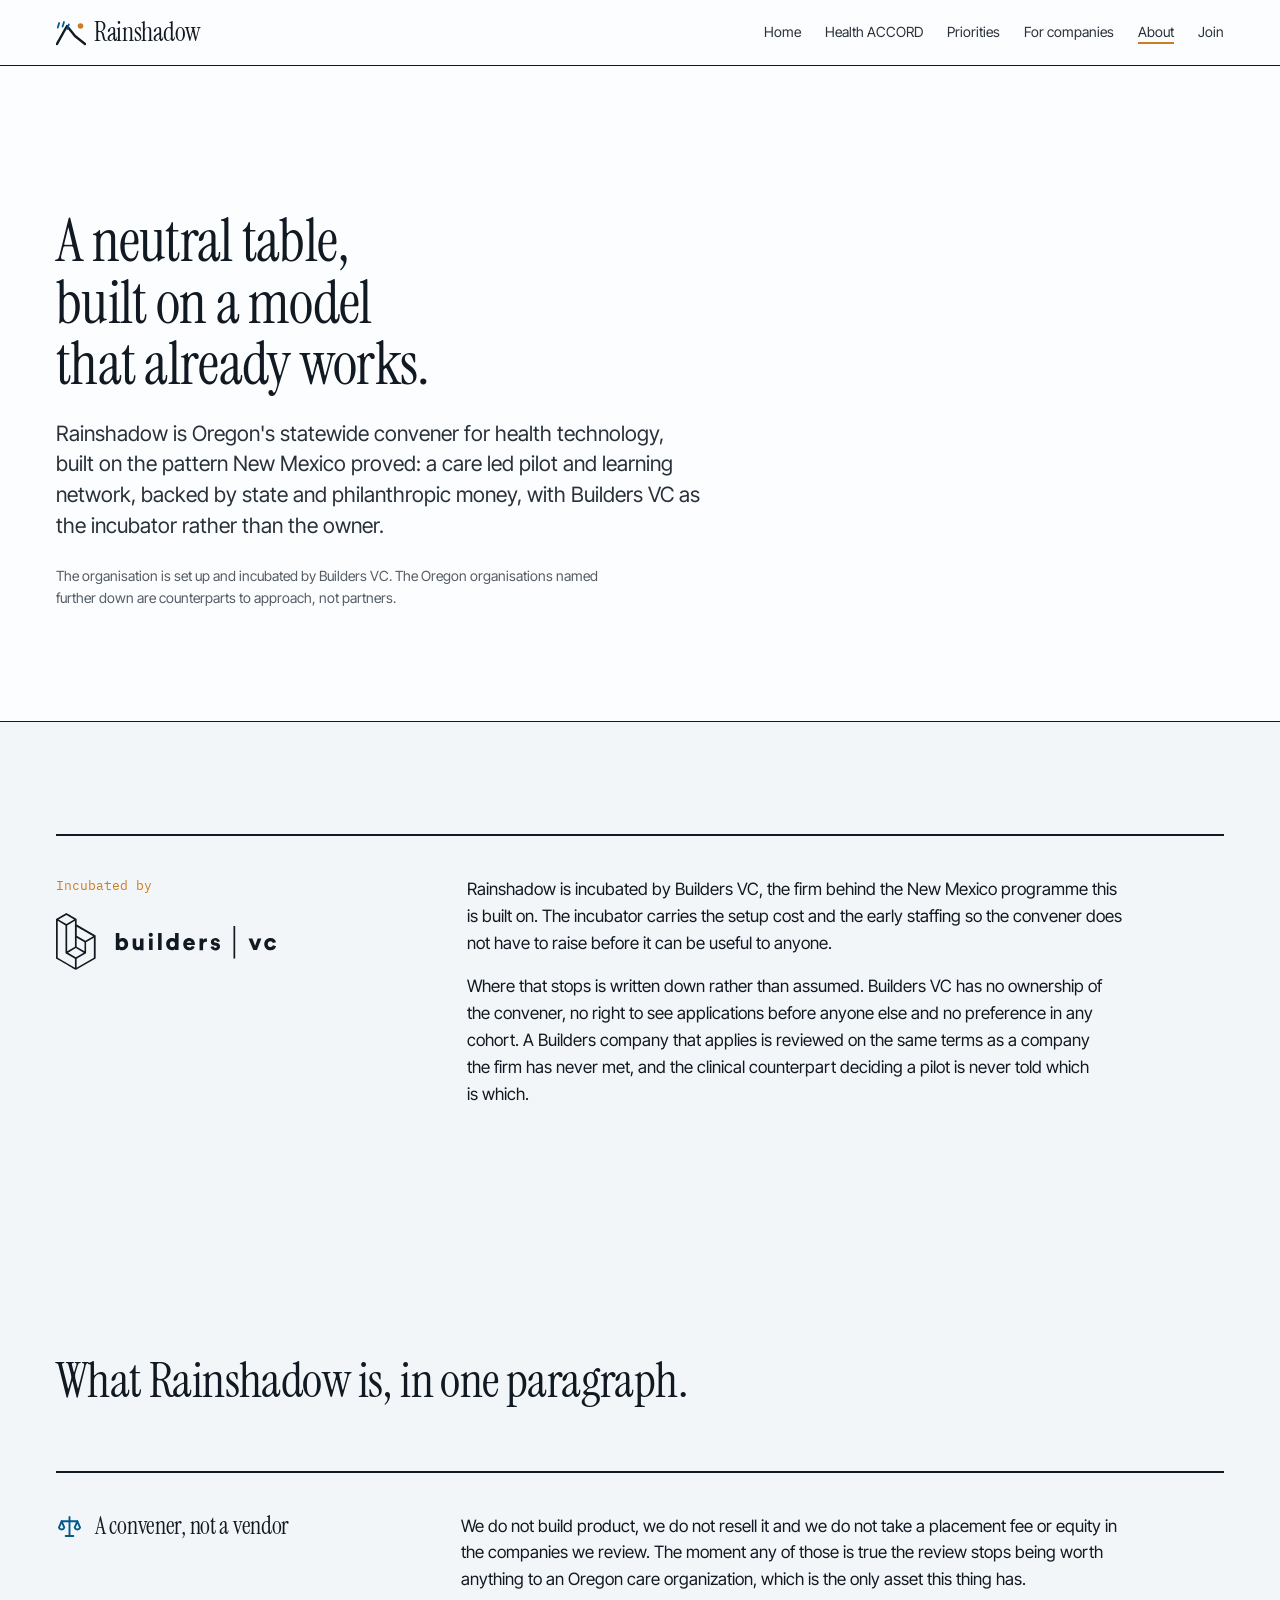
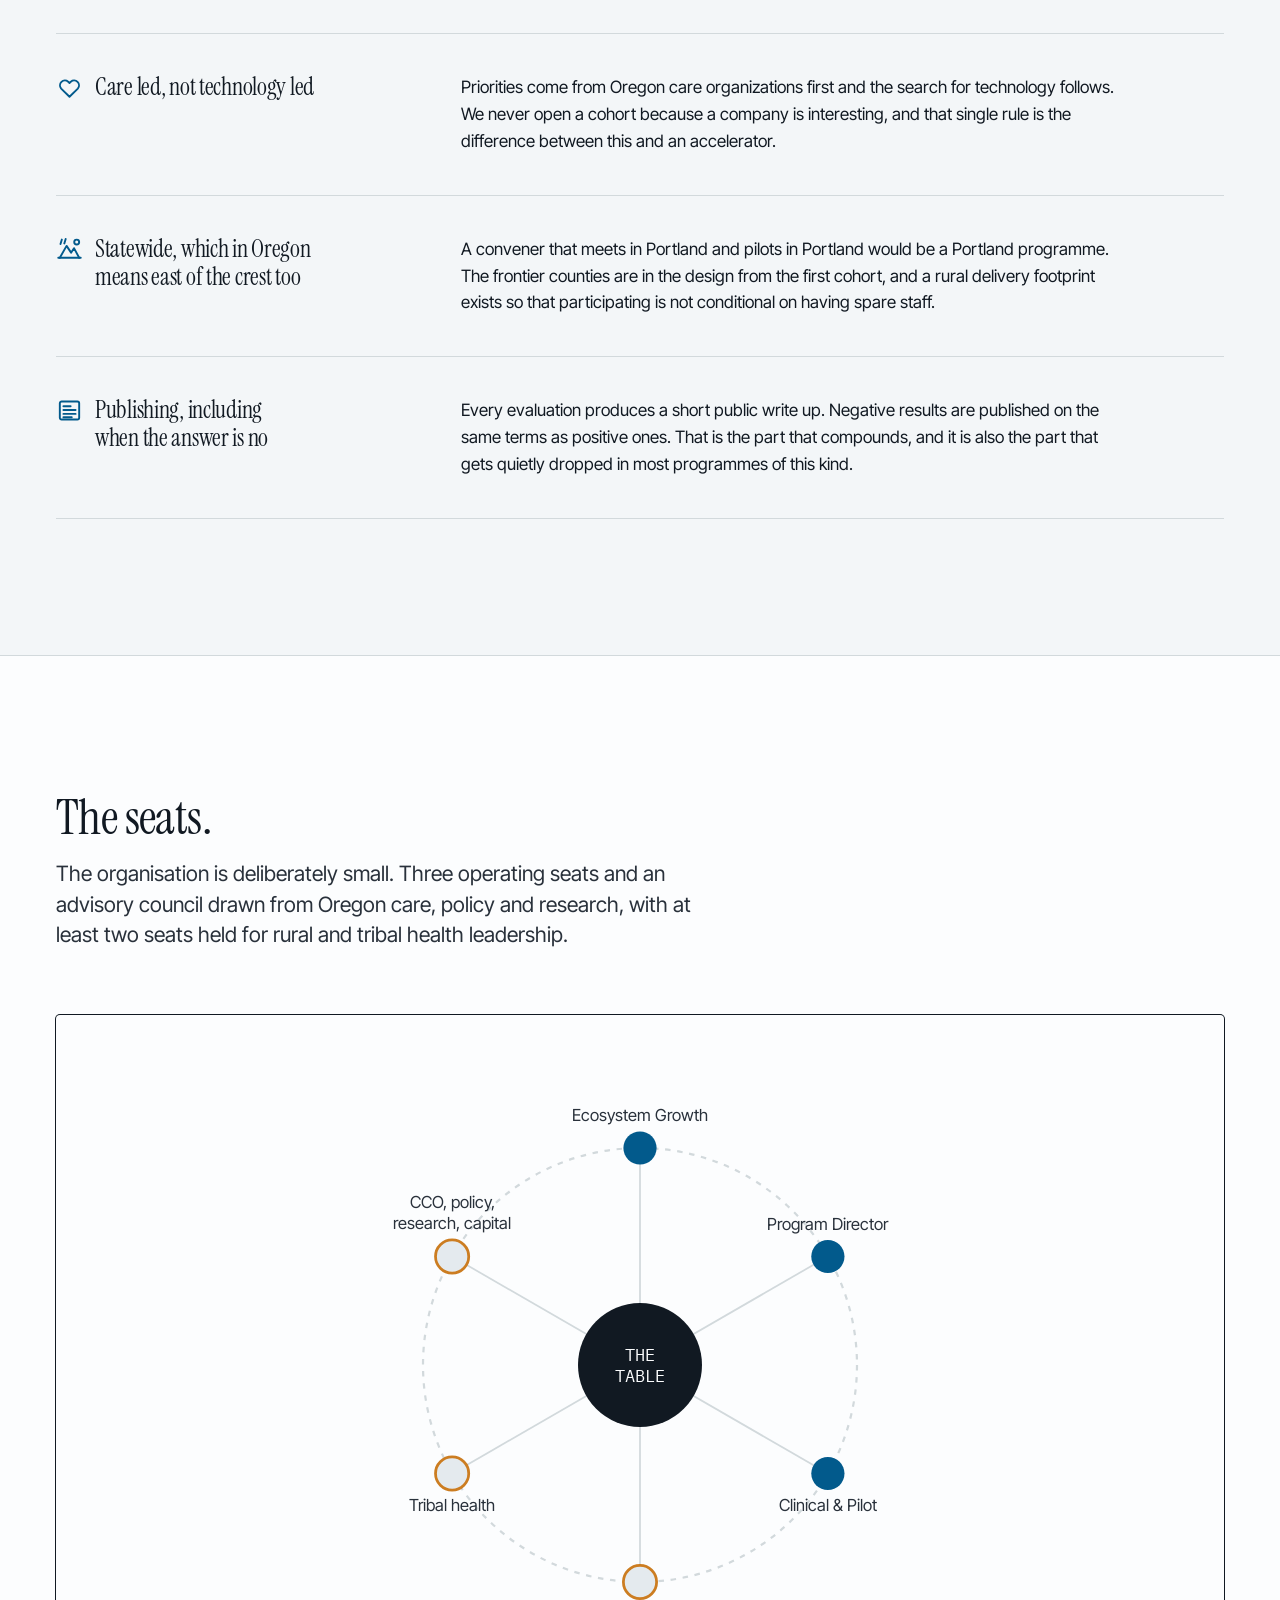
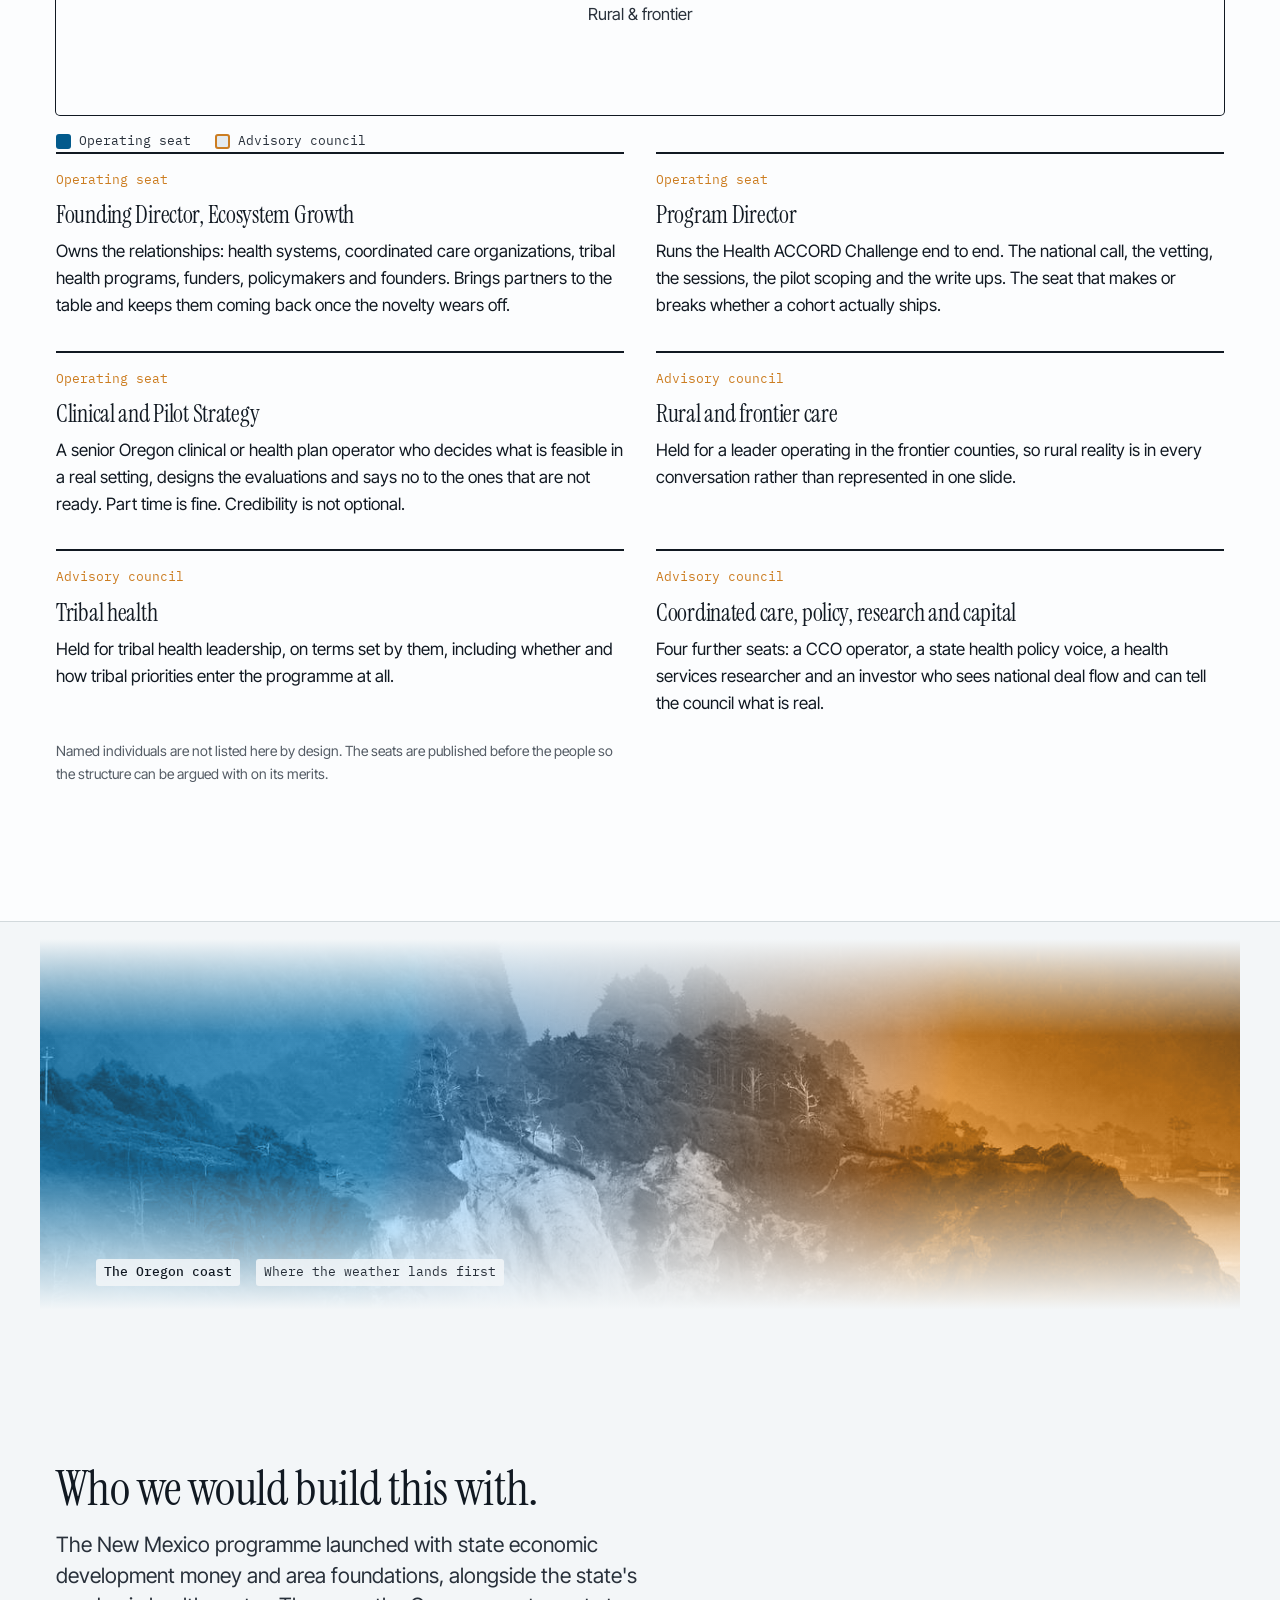
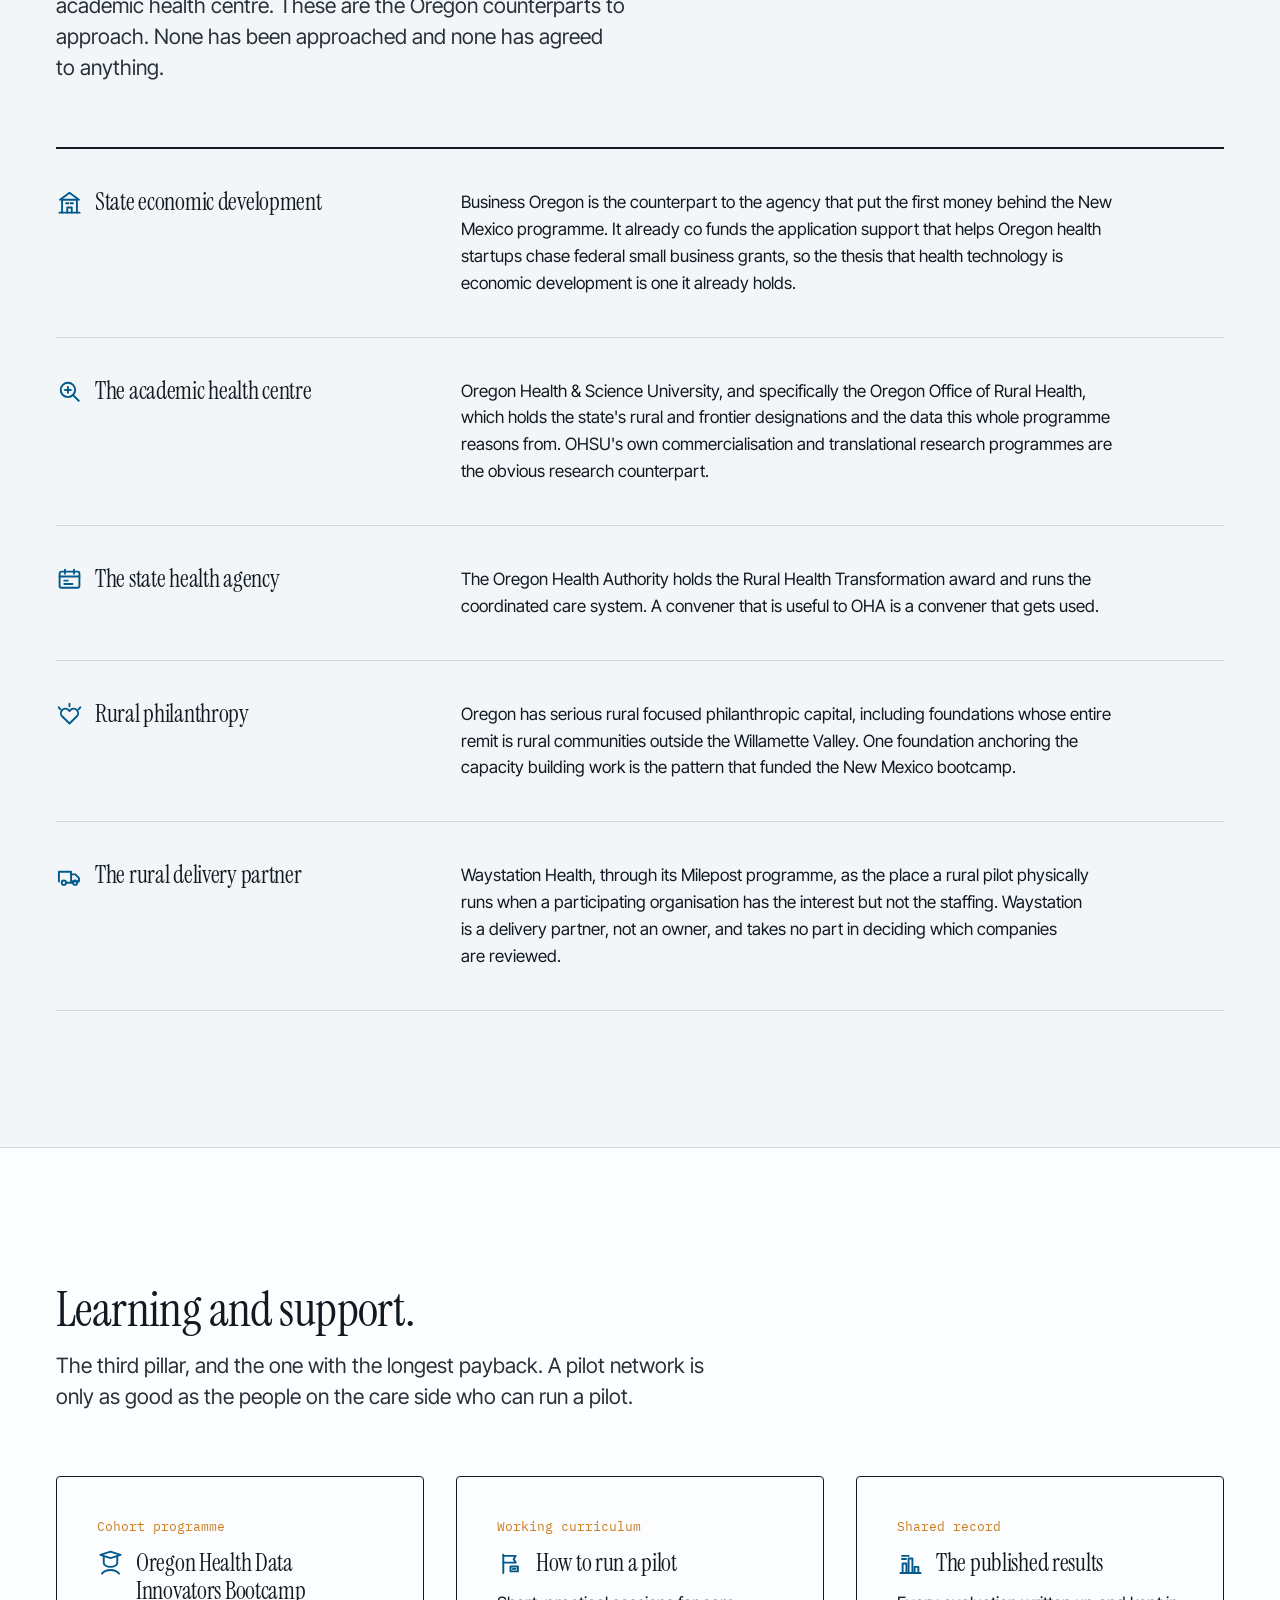
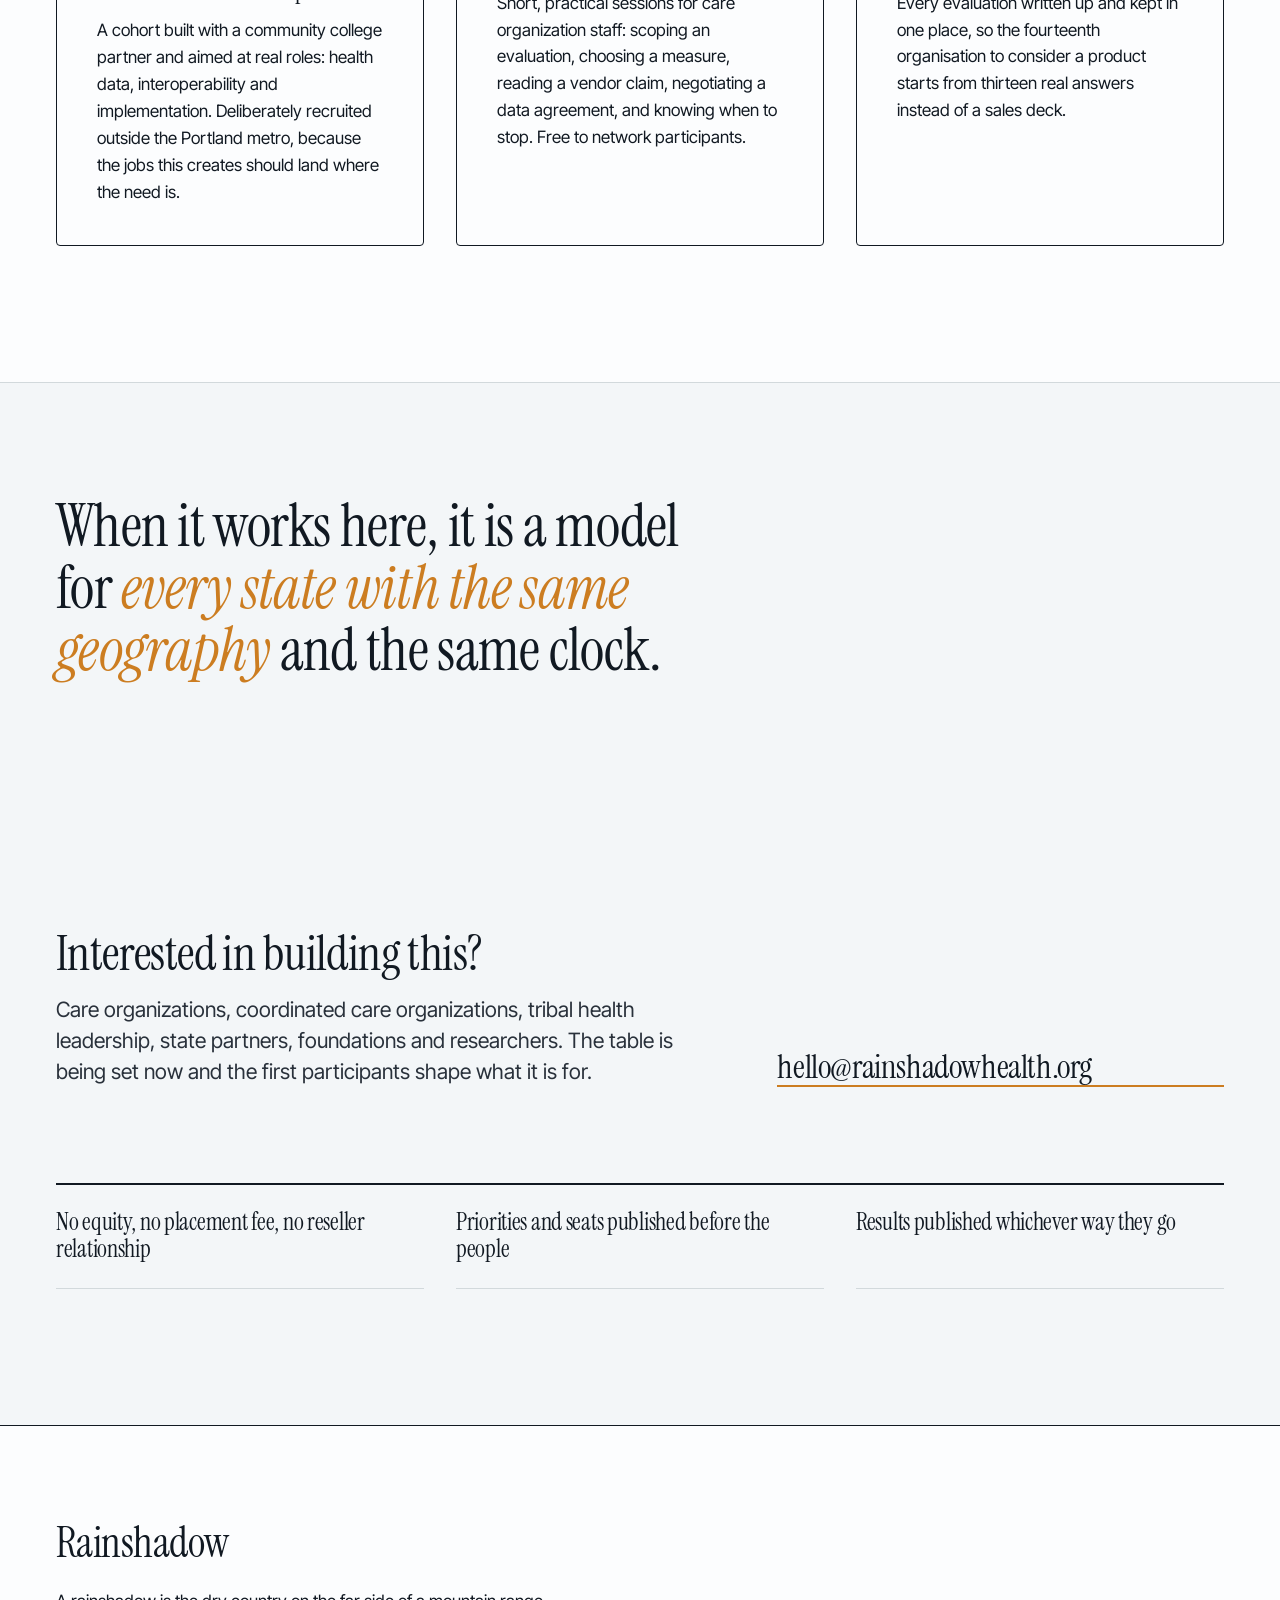
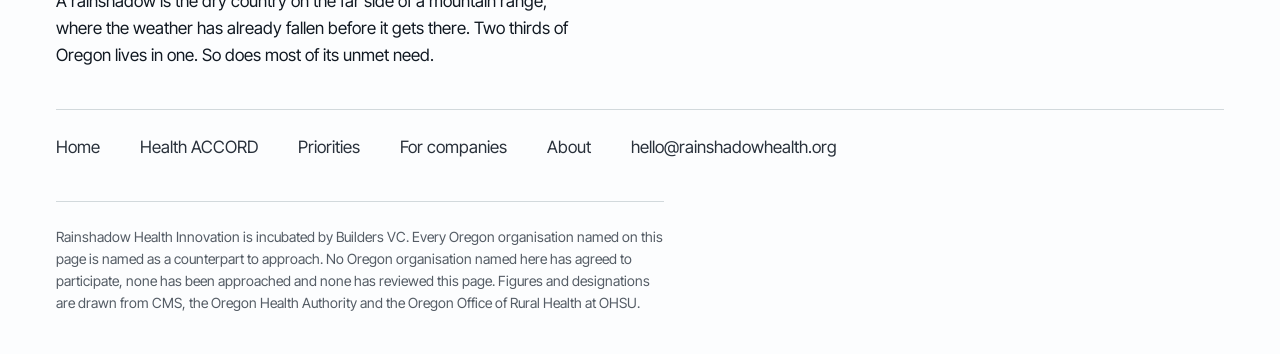
==== commit 578c87cd: "Rainshadow Health Innovation site" ====
--- a/about.html
+++ b/about.html
@@ -3,9 +3,9 @@
 <head>
 <meta charset="utf-8">
 <meta name="viewport" content="width=device-width, initial-scale=1">
-<meta name="robots" content="noindex, nofollow">
 <title>About &middot; Rainshadow Health Innovation</title>
 <meta name="description" content="How Rainshadow is built, who sits at the table, what it is funded by, and what it will not do. A neutral statewide convener for health technology in Oregon.">
+<link rel="canonical" href="https://rainshadowhealth.org/about.html">
 <link rel="preconnect" href="https://fonts.googleapis.com">
 <link rel="preconnect" href="https://fonts.gstatic.com" crossorigin>
 <link href="https://fonts.googleapis.com/css2?family=IBM+Plex+Mono:wght@400;500&family=Instrument+Serif:ital@0;1&family=Inter+Tight:wght@400;500&display=swap" rel="stylesheet">
@@ -77,19 +77,19 @@
       <div class="section__body">
         <div class="rows">
           <div class="rows__row">
-            <h3>A convener, not a vendor</h3>
+            <h3><svg class="ico" viewBox="0 0 24 24" aria-hidden="true"><path d="M12 3.6v16.8"/><path d="M5 7.4h14"/><path d="M5 7.4 2.6 13a2.6 2.6 0 0 0 4.8 0z"/><path d="M19 7.4 16.6 13a2.6 2.6 0 0 0 4.8 0z"/><path d="M8.6 20.4h6.8"/></svg>A convener, not a vendor</h3>
             <p>We do not build product, we do not resell it and we do not take a placement fee or equity in the companies we review. The moment any of those is true the review stops being worth anything to an Oregon care organization, which is the only asset this thing has.</p>
           </div>
           <div class="rows__row">
-            <h3>Care led, not technology led</h3>
+            <h3><svg class="ico" viewBox="0 0 24 24" aria-hidden="true"><path d="M12 20.2 4.6 13a4.4 4.4 0 0 1 6.2-6.2l1.2 1.2 1.2-1.2A4.4 4.4 0 0 1 19.4 13z"/></svg>Care led, not technology led</h3>
             <p>Priorities come from Oregon care organizations first and the search for technology follows. We never open a cohort because a company is interesting, and that single rule is the difference between this and an accelerator.</p>
           </div>
           <div class="rows__row">
-            <h3>Statewide, which in Oregon means east of the crest too</h3>
+            <h3><svg class="ico" viewBox="0 0 24 24" aria-hidden="true"><path d="M2 19.4h20"/><path d="m3.4 19.4 6-10.6 4 6 2.6-4 4.6 8.6"/><circle cx="18.4" cy="5.4" r="2.2"/><path d="M5.2 3.2 4 7.2M8.6 2.6 7.4 6.6"/></svg>Statewide, which in Oregon means east of the crest too</h3>
             <p>A convener that meets in Portland and pilots in Portland would be a Portland programme. The frontier counties are in the design from the first cohort, and a rural delivery footprint exists so that participating is not conditional on having spare staff.</p>
           </div>
           <div class="rows__row">
-            <h3>Publishing, including when the answer is no</h3>
+            <h3><svg class="ico" viewBox="0 0 24 24" aria-hidden="true"><rect x="3.4" y="4" width="17.2" height="16" rx="1.6"/><path d="M6.6 8.2h6.4M6.6 11.6h10.8M6.6 15h10.8M6.6 18h7.4"/></svg>Publishing, including when the answer is no</h3>
             <p>Every evaluation produces a short public write up. Negative results are published on the same terms as positive ones. That is the part that compounds, and it is also the part that gets quietly dropped in most programmes of this kind.</p>
           </div>
         </div>
@@ -104,6 +104,39 @@
         <p class="lead">The organisation is deliberately small. Three operating seats and an advisory council drawn from Oregon care, policy and research, with at least two seats held for rural and tribal health leadership.</p>
       </div>
       <div class="section__body">
+        <figure class="figure">
+          <div class="figure__frame">
+          <svg class="seats" viewBox="0 0 560 560" role="img" aria-labelledby="seats-title"><title id="seats-title">Three operating seats and three advisory seats around one table</title>
+          <circle class="seat-ring" cx="280.0" cy="280.0" r="196"/>
+          <line class="seat-spoke" x1="280.0" y1="280.0" x2="280.0" y2="84.0"/>
+          <line class="seat-spoke" x1="280.0" y1="280.0" x2="449.7" y2="182.0"/>
+          <line class="seat-spoke" x1="280.0" y1="280.0" x2="449.7" y2="378.0"/>
+          <line class="seat-spoke" x1="280.0" y1="280.0" x2="280.0" y2="476.0"/>
+          <line class="seat-spoke" x1="280.0" y1="280.0" x2="110.3" y2="378.0"/>
+          <line class="seat-spoke" x1="280.0" y1="280.0" x2="110.3" y2="182.0"/>
+          <circle class="seat-op" cx="280.0" cy="84.0" r="15"/>
+          <circle class="seat-op" cx="449.7" cy="182.0" r="15"/>
+          <circle class="seat-op" cx="449.7" cy="378.0" r="15"/>
+          <circle class="seat-ad" cx="280.0" cy="476.0" r="15"/>
+          <circle class="seat-ad" cx="110.3" cy="378.0" r="15"/>
+          <circle class="seat-ad" cx="110.3" cy="182.0" r="15"/>
+          <text class="seat-t" x="280.0" y="60.0"><tspan x="280.0" dy="0">Ecosystem Growth</tspan></text>
+          <text class="seat-t" x="449.7" y="158.0"><tspan x="449.7" dy="0">Program Director</tspan></text>
+          <text class="seat-t" x="449.7" y="412.0"><tspan x="449.7" dy="0">Clinical &amp; Pilot</tspan></text>
+          <text class="seat-t" x="280.0" y="510.0"><tspan x="280.0" dy="0">Rural &amp; frontier</tspan></text>
+          <text class="seat-t" x="110.3" y="412.0"><tspan x="110.3" dy="0">Tribal health</tspan></text>
+          <text class="seat-t" x="110.3" y="138.0"><tspan x="110.3" dy="0">CCO, policy,</tspan><tspan x="110.3" dy="19">research, capital</tspan></text>
+          <circle class="seat-hub" cx="280.0" cy="280.0" r="56"/>
+          <text class="seat-hub-t" x="280.0" y="276.0">THE</text>
+          <text class="seat-hub-t" x="280.0" y="295.0">TABLE</text>
+          </svg>
+          </div>
+          <div class="legend">
+            <span><i class="is-frontier" style="background:var(--color-west)"></i>Operating seat</span>
+            <span><i class="is-rest" style="box-shadow:inset 0 0 0 2px var(--color-east)"></i>Advisory council</span>
+          </div>
+        </figure>
+
         <div class="roles">
           <div class="role">
             <p class="seat">Operating seat</p>
@@ -141,6 +174,13 @@
     </div>
   </section>
 
+  <figure class="band">
+    <img src="./img/oregon-coast.jpg" srcset="./img/oregon-coast-sm.jpg 800w, ./img/oregon-coast.jpg 1280w"
+         sizes="100vw" alt="Fog over the forested cliffs of the Oregon coast" loading="lazy" decoding="async">
+    <figcaption><b>The Oregon coast</b> <span>Where the weather lands first</span></figcaption>
+  </figure>
+
+
   <section class="section">
     <div class="container">
       <div class="head">
@@ -150,23 +190,23 @@
       <div class="section__body">
         <div class="rows">
           <div class="rows__row">
-            <h3>State economic development</h3>
+            <h3><svg class="ico" viewBox="0 0 24 24" aria-hidden="true"><path d="M3 21h18"/><path d="M5.4 21V9.6h13.2V21"/><path d="M3.6 9.6 12 3.4l8.4 6.2"/><path d="M10 21v-4.6h4V21"/><path d="M9 12.6h2M13 12.6h2"/></svg>State economic development</h3>
             <p>Business Oregon is the counterpart to the agency that put the first money behind the New Mexico programme. It already co funds the application support that helps Oregon health startups chase federal small business grants, so the thesis that health technology is economic development is one it already holds.</p>
           </div>
           <div class="rows__row">
-            <h3>The academic health centre</h3>
+            <h3><svg class="ico" viewBox="0 0 24 24" aria-hidden="true"><circle cx="10.6" cy="10.6" r="6.4"/><path d="m15.2 15.2 5 5"/><path d="M8 10.6h5.2M10.6 8v5.2"/></svg>The academic health centre</h3>
             <p>Oregon Health &amp; Science University, and specifically the Oregon Office of Rural Health, which holds the state's rural and frontier designations and the data this whole programme reasons from. OHSU's own commercialisation and translational research programmes are the obvious research counterpart.</p>
           </div>
           <div class="rows__row">
-            <h3>The state health agency</h3>
+            <h3><svg class="ico" viewBox="0 0 24 24" aria-hidden="true"><rect x="3.2" y="5" width="17.6" height="14.4" rx="1.6"/><path d="M3.2 9.4h17.6"/><path d="M8 3.2v3.6M16 3.2v3.6"/><path d="M7.4 13h3M7.4 16h7.2"/></svg>The state health agency</h3>
             <p>The Oregon Health Authority holds the Rural Health Transformation award and runs the coordinated care system. A convener that is useful to OHA is a convener that gets used.</p>
           </div>
           <div class="rows__row">
-            <h3>Rural philanthropy</h3>
+            <h3><svg class="ico" viewBox="0 0 24 24" aria-hidden="true"><path d="M12 20 5.4 13.6a4 4 0 0 1 5.6-5.7l1 1 1-1a4 4 0 0 1 5.6 5.7z"/><path d="M4 7.4 2.4 5.6M20 7.4l1.6-1.8M12 4.6V2.4"/></svg>Rural philanthropy</h3>
             <p>Oregon has serious rural focused philanthropic capital, including foundations whose entire remit is rural communities outside the Willamette Valley. One foundation anchoring the capacity building work is the pattern that funded the New Mexico bootcamp.</p>
           </div>
           <div class="rows__row">
-            <h3>The rural delivery partner</h3>
+            <h3><svg class="ico" viewBox="0 0 24 24" aria-hidden="true"><path d="M2.6 17.4V8.6h10.8v8.8"/><path d="M13.4 11h3.8l3.2 3.4v3h-7"/><circle cx="7" cy="18.4" r="1.9"/><circle cx="17" cy="18.4" r="1.9"/><path d="M8.9 18.4h6.2"/></svg>The rural delivery partner</h3>
             <p>Waystation Health, through its Milepost programme, as the place a rural pilot physically runs when a participating organisation has the interest but not the staffing. Waystation is a delivery partner, not an owner, and takes no part in deciding which companies are reviewed.</p>
           </div>
         </div>
@@ -184,17 +224,17 @@
         <div class="pillars">
           <article class="pillar">
             <p class="pillar__tag">Cohort programme</p>
-            <h3>Oregon Health Data Innovators Bootcamp</h3>
+            <h3><svg class="ico" viewBox="0 0 24 24" aria-hidden="true"><path d="M12 7.2 3 4.3l9-2.8 9 2.8z"/><path d="M6 6v5.6c0 1.9 2.7 3.4 6 3.4s6-1.5 6-3.4V6"/><path d="M4.4 21c1.8-2.1 4.4-3.2 7.6-3.2S17.8 18.9 19.6 21"/></svg>Oregon Health Data Innovators Bootcamp</h3>
             <p>A cohort built with a community college partner and aimed at real roles: health data, interoperability and implementation. Deliberately recruited outside the Portland metro, because the jobs this creates should land where the need is.</p>
           </article>
           <article class="pillar">
             <p class="pillar__tag">Working curriculum</p>
-            <h3>How to run a pilot</h3>
+            <h3><svg class="ico" viewBox="0 0 24 24" aria-hidden="true"><path d="M5.6 20.4V4.2"/><path d="M5.6 5.2h11l-1.8 3 1.8 3h-11"/><path d="M12 14.6h6.6v4.4H12z"/><path d="M14 16.8h2.6"/></svg>How to run a pilot</h3>
             <p>Short, practical sessions for care organization staff: scoping an evaluation, choosing a measure, reading a vendor claim, negotiating a data agreement, and knowing when to stop. Free to network participants.</p>
           </article>
           <article class="pillar">
             <p class="pillar__tag">Shared record</p>
-            <h3>The published results</h3>
+            <h3><svg class="ico" viewBox="0 0 24 24" aria-hidden="true"><path d="M3 20.4h18"/><rect x="5" y="12" width="3.4" height="8.4"/><rect x="10.3" y="7.6" width="3.4" height="12.8"/><rect x="15.6" y="15" width="3.4" height="5.4"/><path d="M4.4 5.2h6M4.4 8h3.6"/></svg>The published results</h3>
             <p>Every evaluation written up and kept in one place, so the fourteenth organisation to consider a product starts from thirteen real answers instead of a sales deck.</p>
           </article>
         </div>
--- a/style.css
+++ b/style.css
@@ -181,6 +181,143 @@
   color: var(--color-east); margin: 0 0 var(--space-sm); }
 .role p { margin: 0; max-width: none; }
 
+/* ---------- full bleed photograph band ----------
+ * Every photograph ships greyscale and takes its colour here, as a west to
+ * east wash: Pacific blue on the left, dry amber on the right, which is the
+ * one idea the whole brand is built on. Top and bottom feather into the paper
+ * so a band reads as part of the page, not a picture pasted onto it. */
+.band { position: relative; isolation: isolate; overflow: hidden;
+  background: var(--color-paper-3); }
+.band img { display: block; width: 100%; height: clamp(200px, 29vw, 400px);
+  object-fit: cover; }
+.band::after { content: ""; position: absolute; inset: 0; z-index: 1;
+  pointer-events: none; mix-blend-mode: color;
+  background: linear-gradient(100deg,
+    var(--color-west) 0%, var(--color-west) 30%,
+    var(--color-rock) 50%,
+    var(--color-east) 74%, var(--color-east) 100%); }
+.band::before { content: ""; position: absolute; inset: 0; z-index: 2;
+  pointer-events: none;
+  background: linear-gradient(180deg,
+    var(--color-paper) 0%,
+    color-mix(in oklab, var(--color-paper) 10%, transparent) 26%,
+    color-mix(in oklab, var(--color-paper) 10%, transparent) 62%,
+    var(--color-paper) 100%); }
+.band--onpaper2::before { background: linear-gradient(180deg,
+    var(--color-paper-2) 0%,
+    color-mix(in oklab, var(--color-paper-2) 10%, transparent) 26%,
+    color-mix(in oklab, var(--color-paper-2) 10%, transparent) 62%,
+    var(--color-paper-2) 100%); }
+.band figcaption { position: absolute; z-index: 3; left: 0; right: 0; bottom: 0;
+  padding: var(--space-lg) var(--gutter); font-family: var(--font-outlier);
+  font-size: var(--text-xs); color: var(--color-ink);
+  display: flex; flex-wrap: wrap; gap: var(--space-2xs) var(--space-md); }
+/* a caption has to stay legible over whatever part of the photograph it lands
+ * on, so each part carries its own paper chip rather than trusting the image */
+.band figcaption b, .band figcaption span { padding: 3px var(--space-xs);
+  border-radius: 3px; background: color-mix(in oklab, var(--color-paper) 86%, transparent); }
+.band figcaption b { font-weight: 500; }
+.band figcaption span { color: var(--color-ink-2); }
+
+/* ---------- framed figure ---------- */
+.figure { margin: 0; display: grid; gap: var(--space-md); }
+.figure__frame { background: var(--color-paper-2); padding: var(--space-xl);
+  border-radius: var(--radius-card); box-shadow: 0 0 0 1px var(--color-ink); }
+.figure figcaption { font-size: var(--text-sm); color: var(--color-muted);
+  max-width: 76ch; }
+
+/* ---------- Oregon, by county ---------- */
+/* the whole state has to be visible at once, so the map is capped by height
+ * and centred rather than filling whatever width it is given */
+.ormap { display: block; inline-size: auto; max-inline-size: 100%;
+  block-size: auto; max-block-size: 480px; margin-inline: auto; }
+.ormap__rest path { fill: var(--color-paper-3); stroke: var(--color-paper-2);
+  stroke-width: 2.4; }
+.ormap__frontier path { fill: var(--color-east); stroke: var(--color-paper-2);
+  stroke-width: 2.4; }
+.ormap__crest { fill: none; stroke: var(--color-ink); stroke-width: 4;
+  stroke-dasharray: 12 9; stroke-linecap: round; }
+
+.legend { display: flex; flex-wrap: wrap; gap: var(--space-sm) var(--space-lg); }
+.legend > span { display: inline-flex; align-items: center; gap: var(--space-xs);
+  font-family: var(--font-outlier); font-size: var(--text-xs);
+  color: var(--color-ink-2); }
+.legend i { inline-size: 15px; block-size: 15px; border-radius: 3px; flex: none; }
+.legend i.is-frontier { background: var(--color-east); }
+.legend i.is-rest { background: var(--color-paper-3);
+  box-shadow: inset 0 0 0 1px var(--color-rule); }
+.legend i.is-crest { block-size: 0; border-top: 4px dashed var(--color-ink);
+  border-radius: 0; }
+
+/* ---------- bars ---------- */
+.bars { display: grid; gap: var(--space-lg); }
+.bar__top { display: flex; justify-content: space-between; align-items: baseline;
+  gap: var(--space-md); margin-bottom: var(--space-xs); }
+.bar__top p { margin: 0; max-width: none; }
+.bar__name { font-size: var(--text-md); }
+.bar__val { font-family: var(--font-outlier); font-variant-numeric: tabular-nums;
+  font-weight: 500; font-size: var(--text-lg); }
+.bar__track { block-size: 15px; border-radius: var(--radius-pill);
+  background: color-mix(in oklab, var(--color-ink) 12%, transparent);
+  overflow: hidden; }
+.bar__fill { block-size: 100%; border-radius: var(--radius-pill);
+  background: var(--color-west); }
+.bar__note { font-size: var(--text-sm); color: var(--color-muted);
+  margin: var(--space-xs) 0 0; }
+.section--ink .bar__track { background: color-mix(in oklab, var(--color-paper-2) 18%, transparent); }
+.section--ink .bar__fill { background: var(--color-east); }
+.section--ink .bar__note { color: color-mix(in oklab, var(--color-paper-2) 70%, var(--color-ink)); }
+
+/* ---------- one hundred per cent, split ---------- */
+.split { display: flex; block-size: 54px; overflow: hidden;
+  border-radius: var(--radius-card); box-shadow: 0 0 0 1px var(--color-ink); }
+.split__seg { display: grid; place-items: center; font-family: var(--font-outlier);
+  font-size: var(--text-xs); font-weight: 500; min-inline-size: 0;
+  white-space: nowrap; overflow: hidden; }
+.split__seg.is-urban { background: var(--color-paper-3); color: var(--color-ink); }
+.split__seg.is-rural { background: var(--color-west); color: var(--color-accent-ink); }
+.split__seg.is-frontier { background: var(--color-east); color: var(--color-ink); }
+.split__key { display: flex; flex-wrap: wrap; gap: var(--space-xs) var(--space-lg);
+  margin-top: var(--space-sm); font-family: var(--font-outlier);
+  font-size: var(--text-xs); color: var(--color-muted); }
+
+/* ---------- line icons ---------- */
+.ico { inline-size: 27px; block-size: 27px; flex: none; color: var(--color-west);
+  fill: none; stroke: currentColor; stroke-width: 1.7;
+  stroke-linecap: round; stroke-linejoin: round; }
+.rows__row h3, .pillar h3, .aud__col h3 { display: flex; align-items: flex-start;
+  gap: var(--space-sm); }
+.fit__col li { display: flex; align-items: flex-start; gap: var(--space-sm); }
+.fit__col .ico { inline-size: 21px; block-size: 21px; margin-top: 2px; }
+.fit__col--no .ico { color: var(--color-east); }
+
+/* ---------- steps as a process ---------- */
+.steps--flow { position: relative; }
+.steps--flow::before { content: ""; position: absolute; inset-block: 52px;
+  inset-inline-start: 25px; inline-size: 2px; background: var(--color-rule); }
+.steps--flow .steps__row { grid-template-columns: 72px minmax(0, 1fr);
+  align-items: start; }
+.steps--flow .steps__n { position: relative; z-index: 1; inline-size: 52px;
+  block-size: 52px; border-radius: 50%; display: grid; place-items: center;
+  background: var(--color-paper); color: var(--color-ink);
+  box-shadow: 0 0 0 2px var(--color-east); font-size: var(--text-md); }
+.section--paper2 .steps--flow .steps__n { background: var(--color-paper-2); }
+
+/* ---------- the table, as a diagram ---------- */
+.seats { display: block; width: 100%; height: auto; max-width: 620px;
+  margin-inline: auto; }
+.seats .seat-ring { fill: none; stroke: var(--color-rule); stroke-width: 2;
+  stroke-dasharray: 5 6; }
+.seats .seat-hub { fill: var(--color-ink); }
+.seats .seat-hub-t { fill: var(--color-paper-2); font-family: var(--font-outlier);
+  font-size: 15px; text-anchor: middle; }
+.seats .seat-op { fill: var(--color-west); }
+.seats .seat-ad { fill: var(--color-paper-3); stroke: var(--color-east);
+  stroke-width: 2.5; }
+.seats .seat-t { font-family: var(--font-body); font-size: 15px;
+  fill: var(--color-ink-2); text-anchor: middle; }
+.seats .seat-spoke { stroke: var(--color-rule); stroke-width: 1.6; }
+
 /* ---------- incubator ---------- */
 .incub { display: grid; grid-template-columns: minmax(0, 4fr) minmax(0, 8fr);
   gap: var(--space-lg) var(--gap-columns); border-top: 2px solid var(--color-ink);
@@ -240,6 +377,14 @@
   .index__row, .index__total { grid-template-columns: minmax(0, 1fr); gap: var(--space-2xs); }
   .rows__row, .steps__row { grid-template-columns: minmax(0, 1fr); gap: var(--space-xs); }
   .incub { grid-template-columns: minmax(0, 1fr); gap: var(--space-xl); }
+  .band figcaption { padding-inline: var(--space-lg); }
+  .figure__frame { padding: var(--space-lg); }
+  .steps--flow .steps__row { grid-template-columns: 56px minmax(0, 1fr);
+    gap: var(--space-md); }
+  .steps--flow::before { inset-inline-start: 19px; inset-block: 44px; }
+  .steps--flow .steps__n { inline-size: 40px; block-size: 40px; }
+  .split { block-size: 46px; }
+  .split__seg.is-frontier { font-size: 0; }
   .hero { min-height: auto; }
   .hero__body { padding-block: var(--space-4xl) var(--space-3xl); }
   .phero { padding-block: var(--space-3xl) var(--section-gap-s); }
